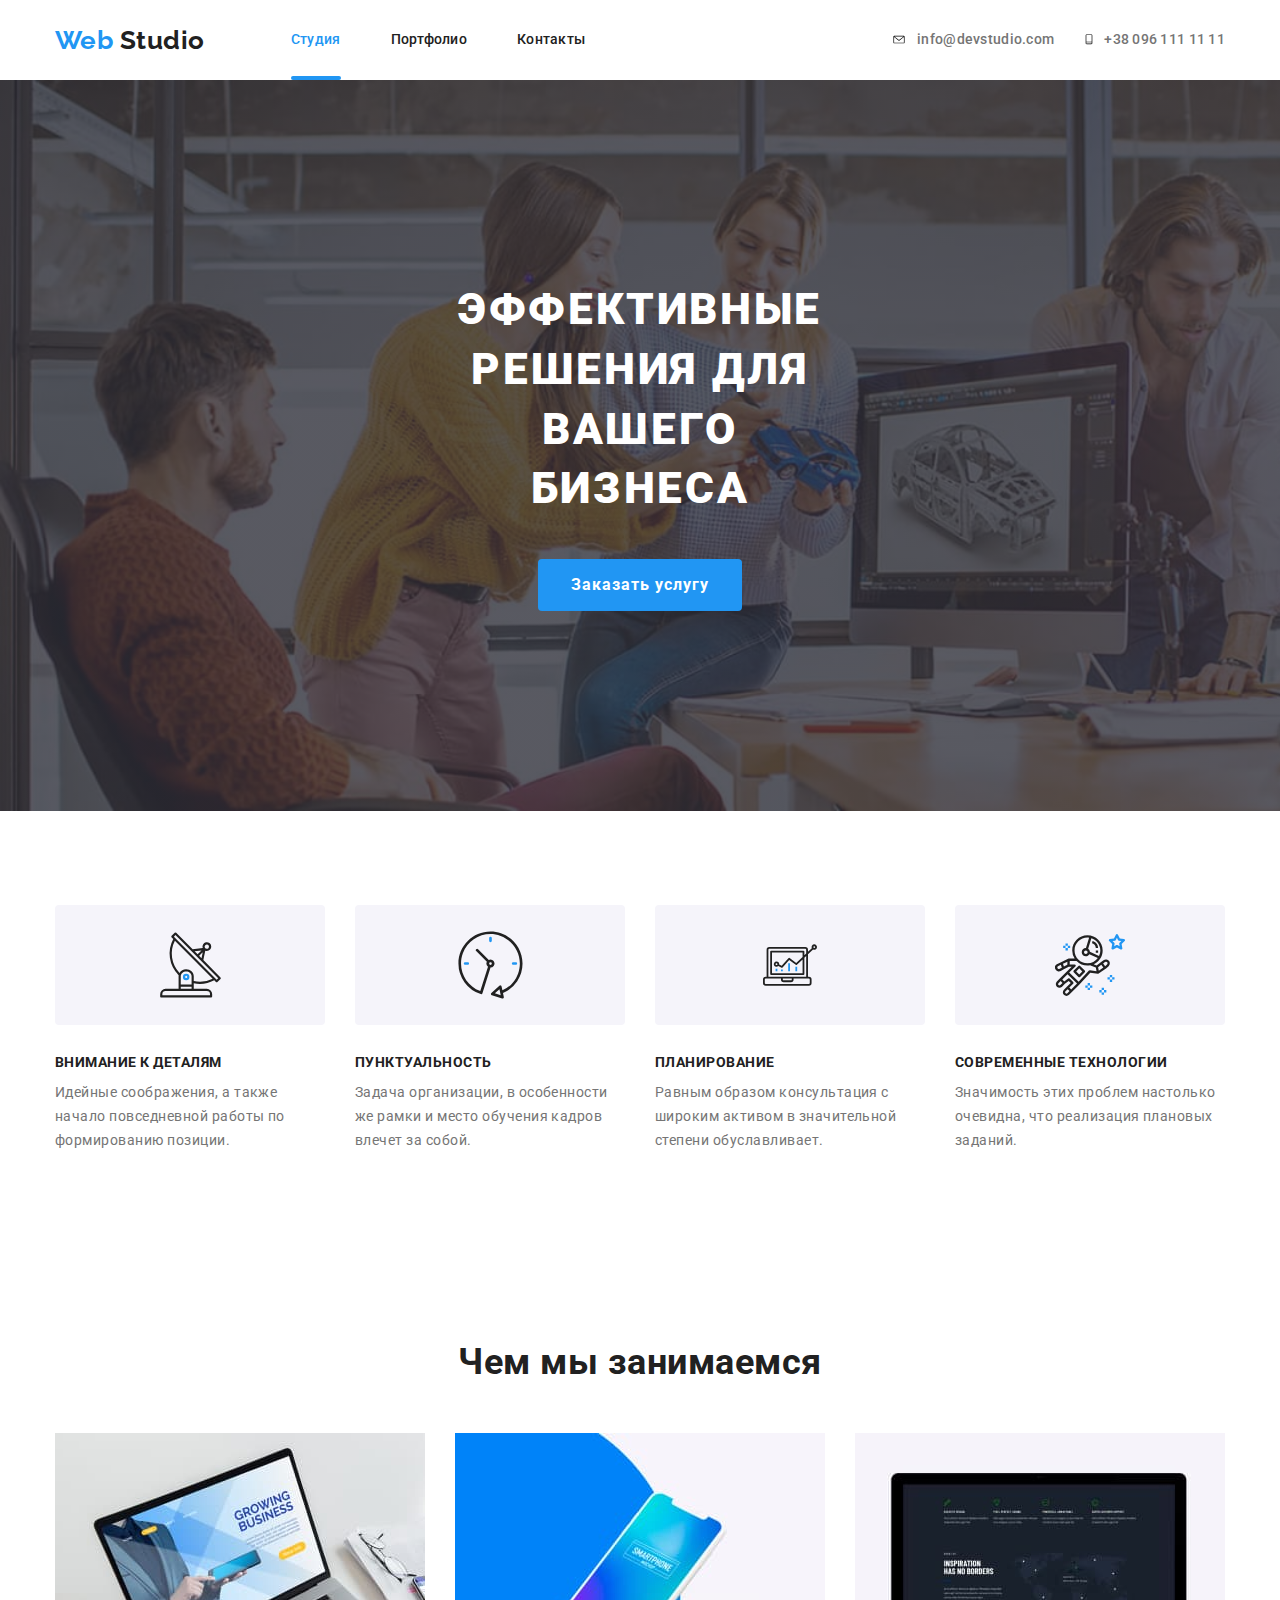
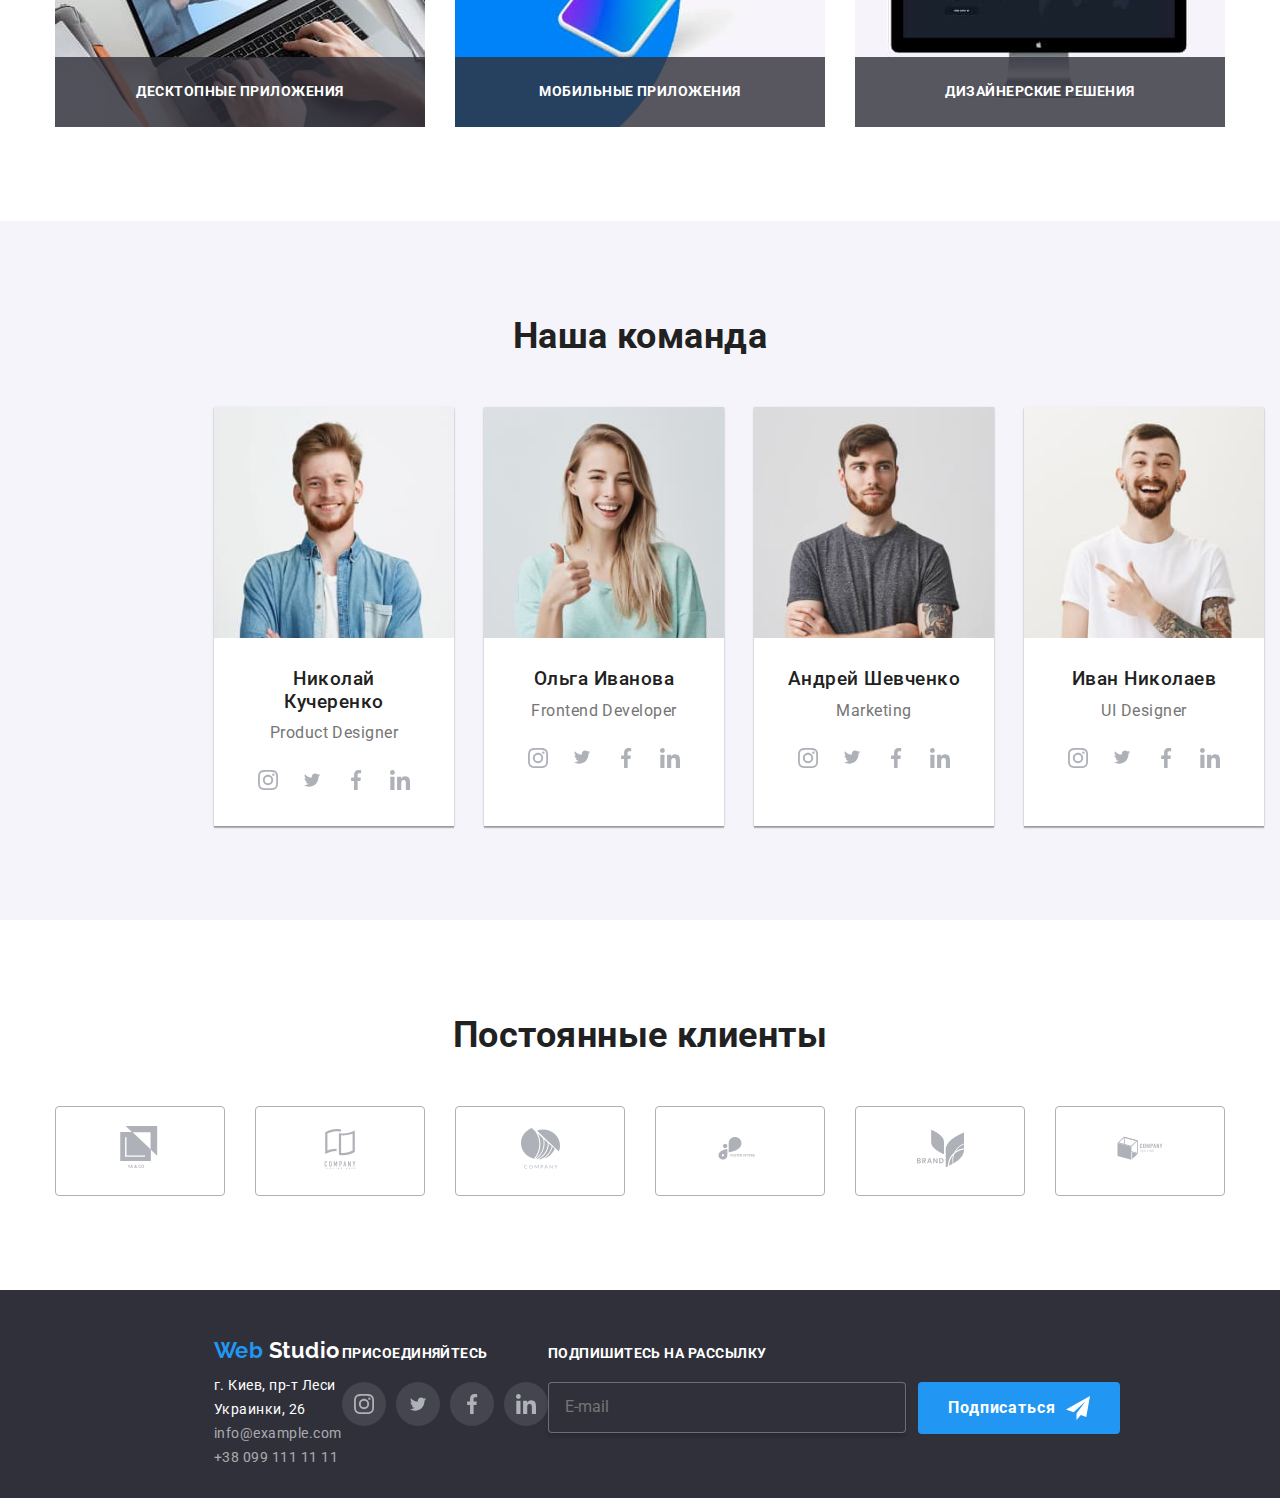
==== index.html @ 9f86890e "Добавляет страницы на препроцессоре SASS" ====
<!DOCTYPE html>
<html lang="ru">
  <head>
    <meta charset="UTF-8" />
    <meta name="viewport" content="width=device-width, initial-scale=1.0" />
    <title>Студия</title>
    <link
      href="https://fonts.googleapis.com/css2?family=Raleway:wght@700&family=Roboto:wght@400;500;700;900&display=swap"
      rel="stylesheet"
    />
    <link
      rel="stylesheet"
      href="https://cdnjs.cloudflare.com/ajax/libs/modern-normalize/0.6.0/modern-normalize.min.css"
    />
    <link rel="stylesheet" href="./css/main.min.css" />
    <!--  <link rel="stylesheet" href="./css/styles.css" /> -->
  </head>
  <body>
    <header>
      <div class="container main-nav">
        <nav class="main-nav">
          <a href="#" class="logo up">Web<span class="word"> Studio</span></a>
          <ul class="site-nav list">
            <li class="item"><a href="#" class="link current">Студия</a></li>
            <li class="item">
              <a href="./portfolio.html" class="link">Портфолио</a>
            </li>
            <li class="item"><a href="#" class="link">Контакты</a></li>
          </ul>
        </nav>

        <ul class="contacts list">
          <li class="item">
            <a href="mailto:info@devstudio.com" class="link highlight">
              <svg class="upper icons" width="16" height="11.2">
                <use href="./images/symbol-defs.svg#icon-envelope"></use></svg
              >info@devstudio.com</a
            >
          </li>
          <li class="item">
            <a href="tel:+380961111111" class="link highlight">
              <svg class="upper icons" width="10" height="15">
                <use href="./images/symbol-defs.svg#icon-mobile"></use></svg
              >+38 096 111 11 11</a
            >
          </li>
        </ul>
      </div>
    </header>
    <main>
      <section class="hero overlay">
        <h1 class="hero-title">эффективные решения для вашего бизнеса</h1>
        <button class="button" data-modal-open>Заказать услугу</button>
      </section>

      <section class="section container">
        <!-- скроем этот заголовок в CSS-->
        <h2 class="title visually-hidden">Наши преимущества</h2>
        <ul class="list pluses">
          <li class="option">
            <div class="icon">
              <svg width="65" height="70">
                <use href="./images/symbol-defs.svg#icon-satellite"></use>
              </svg>
            </div>
            <!-- картинка вставлена как фоновое изображение через класс icon, 
              так как не является контентным изображением -->
            <h3 class="subtitle">Внимание к деталям</h3>
            <p class="text">
              Идейные соображения, а также начало повседневной работы по
              формированию позиции.
            </p>
          </li>
          <li class="option">
            <div class="icon">
              <svg width="67" height="70">
                <use href="./images/symbol-defs.svg#icon-clock"></use>
              </svg>
            </div>
            <h3 class="subtitle">Пунктуальность</h3>
            <p class="text">
              Задача организации, в особенности же рамки и место обучения кадров
              влечет за собой.
            </p>
          </li>
          <li class="option">
            <div class="icon">
              <svg width="70" height="54">
                <use href="./images/symbol-defs.svg#icon-comp"></use>
              </svg>
            </div>
            <h3 class="subtitle">Планирование</h3>
            <p class="text">
              Равным образом консультация с широким активом в значительной
              степени обуславливает.
            </p>
          </li>
          <li class="option">
            <div class="icon">
              <svg width="70" height="70">
                <use href="./images/symbol-defs.svg#icon-spaceman"></use>
              </svg>
            </div>
            <h3 class="subtitle">Современные технологии</h3>
            <p class="text">
              Значимость этих проблем настолько очевидна, что реализация
              плановых заданий.
            </p>
          </li>
        </ul>
      </section>

      <section class="works section container">
        <h2 class="section-title">Чем мы занимаемся</h2>
        <ul class="projects list">
          <li class="unit">
            <img
              src="./images/desktop.jpg"
              alt="Изображение десктопного приложения"
              width="370"
              height="294"
            />
            <h3 class="subtitle apps">Десктопные приложения</h3>
          </li>
          <li class="unit">
            <img
              src="./images/smartphone.jpg"
              alt="Изображение смартфона"
              width="370"
              height="294"
            />
            <h3 class="subtitle apps">Мобильные приложения</h3>
          </li>
          <li class="unit">
            <img
              src="./images/design.jpg"
              alt="Изображение дизайна на макете"
              width="370"
              height="294"
            />
            <h3 class="subtitle apps">Дизайнерские решения</h3>
          </li>
        </ul>
      </section>

      <section class="team section team-container">
        <h2 class="section-title">Наша команда</h2>
        <ul class="list">
          <li class="member">
            <img
              src="./images/john.jpg"
              alt="Фото Николая Кучеренко"
              width="270"
              height="260"
            />
            <div class="inside">
              <h3 class="section-subtitle">Николай Кучеренко</h3>
              <p class="item">Product Designer</p>
              <ul class="list">
                <li>
                  <!-- используем aria-label в ссылках для читалок -->
                  <a href="#" class="social-link" aria-label="Instagram">
                    <svg class="icons" width="20" height="20">
                      <use
                        href="./images/symbol-defs.svg#icon-instagram"
                      ></use></svg
                  ></a>
                </li>
                <li>
                  <a href="#" class="social-link" aria-label="Twitter"
                    ><svg class="icons" width="20" height="16.25">
                      <use
                        href="./images/symbol-defs.svg#icon-twitter"
                      ></use></svg
                  ></a>
                </li>
                <li>
                  <a href="#" class="social-link" aria-label="Facebook"
                    ><svg class="icons" width="20" height="20">
                      <use
                        href="./images/symbol-defs.svg#icon-facebook"
                      ></use></svg
                  ></a>
                </li>
                <li>
                  <a href="#" class="social-link" aria-label="LinkedIn"
                    ><svg class="icons" width="20" height="20">
                      <use
                        href="./images/symbol-defs.svg#icon-linkedin"
                      ></use></svg
                  ></a>
                </li>
              </ul>
            </div>
          </li>

          <li class="member">
            <img
              src="./images/marta.jpg"
              alt="Фото Ольги Ивановой"
              width="270"
              height="260"
            />
            <div class="inside">
              <h3 class="section-subtitle">Ольга Иванова</h3>
              <p class="item">Frontend Developer</p>
              <ul class="list">
                <li>
                  <!-- используем aria-label в ссылках для читалок -->
                  <a href="#" class="social-link" aria-label="Instagram">
                    <svg class="icons" width="20" height="20">
                      <use
                        href="./images/symbol-defs.svg#icon-instagram"
                      ></use></svg
                  ></a>
                </li>
                <li>
                  <a href="#" class="social-link" aria-label="Twitter"
                    ><svg class="icons" width="20" height="16.25">
                      <use
                        href="./images/symbol-defs.svg#icon-twitter"
                      ></use></svg
                  ></a>
                </li>
                <li>
                  <a href="#" class="social-link" aria-label="Facebook"
                    ><svg class="icons" width="20" height="20">
                      <use
                        href="./images/symbol-defs.svg#icon-facebook"
                      ></use></svg
                  ></a>
                </li>
                <li>
                  <a href="#" class="social-link" aria-label="LinkedIn"
                    ><svg class="icons" width="20" height="20">
                      <use
                        href="./images/symbol-defs.svg#icon-linkedin"
                      ></use></svg
                  ></a>
                </li>
              </ul>
            </div>
          </li>
          <li class="member">
            <img
              src="./images/robert.jpg"
              alt="Фото Андрея Шевченко"
              width="270"
              height="260"
            />
            <div class="inside">
              <h3 class="section-subtitle">Андрей Шевченко</h3>
              <p class="item">Marketing</p>
              <ul class="list">
                <li>
                  <!-- используем aria-label в ссылках для читалок -->
                  <a href="#" class="social-link" aria-label="Instagram">
                    <svg class="icons" width="20" height="20">
                      <use
                        href="./images/symbol-defs.svg#icon-instagram"
                      ></use></svg
                  ></a>
                </li>
                <li>
                  <a href="#" class="social-link" aria-label="Twitter">
                    <svg class="icons" width="20" height="16.25">
                      <use
                        href="./images/symbol-defs.svg#icon-twitter"
                      ></use></svg
                  ></a>
                </li>
                <li>
                  <a href="#" class="social-link" aria-label="Facebook"
                    ><svg class="icons" width="20" height="20">
                      <use
                        href="./images/symbol-defs.svg#icon-facebook"
                      ></use></svg
                  ></a>
                </li>
                <li>
                  <a href="#" class="social-link" aria-label="LinkedIn"
                    ><svg class="icons" width="20" height="20">
                      <use
                        href="./images/symbol-defs.svg#icon-linkedin"
                      ></use></svg
                  ></a>
                </li>
              </ul>
            </div>
          </li>

          <li class="member">
            <img
              src="./images/martin.jpg"
              alt="Фото Ивана Николаева"
              width="270"
              height="260"
            />
            <div class="inside">
              <h3 class="section-subtitle">Иван Николаев</h3>
              <p class="item">UI Designer</p>
              <ul class="list">
                <li>
                  <!-- используем aria-label в ссылках для читалок -->
                  <a href="#" class="social-link" aria-label="Instagram">
                    <svg class="icons" width="20" height="20">
                      <use
                        href="./images/symbol-defs.svg#icon-instagram"
                      ></use></svg
                  ></a>
                </li>
                <li>
                  <a href="#" class="social-link" aria-label="Twitter"
                    ><svg class="icons" width="20" height="16.25">
                      <use
                        href="./images/symbol-defs.svg#icon-twitter"
                      ></use></svg
                  ></a>
                </li>
                <li>
                  <a href="#" class="social-link" aria-label="Facebook"
                    ><svg class="icons" width="20" height="20">
                      <use
                        href="./images/symbol-defs.svg#icon-facebook"
                      ></use></svg
                  ></a>
                </li>
                <li>
                  <a href="#" class="social-link" aria-label="LinkedIn"
                    ><svg class="icons" width="20" height="20">
                      <use
                        href="./images/symbol-defs.svg#icon-linkedin"
                      ></use></svg
                  ></a>
                </li>
              </ul>
            </div>
          </li>
        </ul>
      </section>

      <section class="clients section container">
        <h2 class="section-title">Постоянные клиенты</h2>
        <ul class="list">
          <li class="pic">
            <a class="link-client" href="#">
              <svg class="icon-client" width="45" height="49">
                <use href="./images/symbol-defs.svg#icon-client-1"></use>
              </svg>
              <!-- <img src="./images/logo-1.svg" alt="Иконка-компании-клиента-1"
            /> --></a
            >
          </li>
          <li class="pic">
            <a class="link-client" href="#">
              <svg class="icon-client" width="40" height="52">
                <use href="./images/symbol-defs.svg#icon-client-2"></use>
              </svg>
              <!--  <img src="./images/logo-2.svg" alt="Иконка-компании-клиента-2"
            /> --></a
            >
          </li>
          <li class="pic">
            <a class="link-client" href="#">
              <svg class="icon-client" width="41" height="43">
                <use href="./images/symbol-defs.svg#icon-client-3"></use></svg
              ><!-- <img src="./images/logo-3.svg" alt="Иконка-компании-клиента-3"
            /> --></a
            >
          </li>
          <li class="pic">
            <a class="link-client" href="#"
              ><svg class="icon-client" width="80" height="43">
                <use href="./images/symbol-defs.svg#icon-client-4"></use></svg
              ><!-- <img src="./images/logo-4.svg" alt="Иконка-компании-клиента-4"
            /> --></a
            >
          </li>
          <li class="pic">
            <a class="link-client" href="#"
              ><svg class="icon-client" width="59" height="47">
                <use href="./images/symbol-defs.svg#icon-client-5"></use></svg
              ><!-- <img src="./images/logo-5.svg" alt="Иконка-компании-клиента-5"
            /> --></a
            >
          </li>
          <li class="pic">
            <a class="link-client" href="#"
              ><svg class="icon-client" width="88" height="45">
                <use href="./images/symbol-defs.svg#icon-client-6"></use></svg
              ><!-- <img src="./images/logo-6.svg" alt="Иконка-компании-клиента-6"
            /> --></a
            >
          </li>
        </ul>
      </section>
    </main>
    <footer>
      <div class="footer">
        <div class="down">
          <a href="#" class="logo">Web<span class="text"> Studio</span></a>
          <address class="address">
            г. Киев, пр-т Леси Украинки, 26
            <span class="contacts">
              info@example.com <br />+38 099 111 11 11</span
            >
          </address>
        </div>
        <div class="slogan">
          <div class="join">
            <b class="call">присоединяйтесь</b>
          </div>
          <ul class="list">
            <li class="label">
              <!-- используем aria-label в ссылках для читалок -->
              <a href="#" class="social-link accent" aria-label="Instagram">
                <svg class="icons" width="20" height="20">
                  <use
                    href="./images/symbol-defs.svg#icon-instagram"
                  ></use></svg
              ></a>
            </li>
            <li class="label">
              <a href="#" class="social-link accent" aria-label="Twitter"
                ><svg class="icons" width="20" height="16.25">
                  <use href="./images/symbol-defs.svg#icon-twitter"></use></svg
              ></a>
            </li>
            <li class="label">
              <a href="#" class="social-link accent" aria-label="Facebook"
                ><svg class="icons" width="20" height="20">
                  <use href="./images/symbol-defs.svg#icon-facebook"></use></svg
              ></a>
            </li>
            <li class="label">
              <a href="#" class="social-link accent" aria-label="LinkedIn"
                ><svg class="icons" width="20" height="20">
                  <use href="./images/symbol-defs.svg#icon-linkedin"></use></svg
              ></a>
            </li>
          </ul>
        </div>
        <div>
          <div class="join">
            <b class="call">подпишитесь на рассылку</b>
          </div>
          <form class="footer-form">
            <label
              ><input
                type="email"
                class="footer-input"
                name="email"
                placeholder="E-mail"
            /></label>
            <button class="text button icon-send">
              Подписаться
              <svg class="plane" width="24" height="24">
                <use href="./images/symbol-defs.svg#icon-send"></use>
              </svg>
            </button>
          </form>
        </div>
      </div>
      <!-- был удален после занятия №13 -->
      <!--    <div class="copy container">
        <p class="copyright">2020 | Developed by GoIT Students</p>
      </div> -->
    </footer>
    <div class="backdrop is-hidden" data-modal>
      <div class="modal">
        <form class="form" autocomplete="off">
          <h2 class="title">Оставьте свои данные, мы вам перезвоним</h2>
          <label class="form-field"
            ><input
              type="text"
              class="form-input"
              name="name"
              placeholder=" " />
            <span class="form-label">Имя</span>
            <span class="form-icon">
              <svg width="18" height="18">
                <use href="./images/symbol-defs.svg#icon-person-name"></use>
              </svg> </span
          ></label>

          <label class="form-field"
            ><input type="tel" class="form-input" name="tel" placeholder=" " />
            <span class="form-label">Телефон</span>
            <span class="form-icon"
              ><svg width="18" height="18">
                <use
                  href="./images/symbol-defs.svg#icon-phone"
                ></use></svg></span
          ></label>

          <label class="form-field"
            ><input
              type="email"
              class="form-input"
              name="email"
              placeholder=" " />
            <span class="form-label">Почта</span>
            <span class="form-icon"
              ><svg width="18" height="18">
                <use
                  href="./images/symbol-defs.svg#icon-email"
                ></use></svg></span
          ></label>
          <label class="form-field comment">
            <textarea
              class="textarea"
              name="comment"
              placeholder=" "
            ></textarea>
            <span class="comment-label">Комментарий</span></label
          >
          <label class="form-field policy">
            <span>
              Соглашаюсь с рассылкой и принимаю
              <a href="#" class="agreement">Условия договора</a></span
            ><input type="checkbox" class="checkbox" name="policy" />
            <span class="checkbox-icon"></span
          ></label>
          <button type="submit" class="button send-form">
            Отправить
          </button>
        </form>
        <button class="close-button" data-modal-close>
          <svg width="11" height="11">
            <use href="./images/symbol-defs.svg#icon-close"></use>
          </svg>
        </button>
      </div>
    </div>
    <script src="./js/modal.js"></script>
  </body>
</html>
---- css/main.min.css ----
body{background-color:#fff;color:#757575;font-family:Roboto,sans-serif;font-weight:400;letter-spacing:0.03em}h1,h2,h3,h4,h5,h6{color:#212121;font-weight:700}.list{list-style:none;padding:0;margin:0}img{display:block;max-width:100%;height:auto}.visually-hidden{position:absolute;width:1px;height:1px;margin:-1px;border:0px;padding:0px;clip:rect(0 0 0 0);overflow:hidden}.container{width:1200px;padding-left:15px;padding-right:15px;margin-left:auto;margin-right:auto}.section{padding-top:94px;padding-bottom:94px}.logo{text-decoration:none;font-family:Raleway,sans-serif;font-weight:700;font-size:26px;line-height:1.19}.up{display:block;margin-right:86px}.logo{color:#2196f3}.logo .word{color:#212121}.logo .text{color:#fff}.main-nav{display:-webkit-box;display:-ms-flexbox;display:flex;-webkit-box-align:center;-ms-flex-align:center;align-items:center}.site-nav{display:-webkit-box;display:-ms-flexbox;display:flex}.site-nav .item+.item{margin-left:50px}.site-nav .link{color:#212121;display:block;padding-top:32px;padding-bottom:32px}.site-nav .link.current{color:#2196f3}.link.current{position:relative}.link.current::after{content:'';display:block;background-color:#2196f3;width:100%;height:4px;position:absolute;bottom:0;border-radius:2px}.contacts{display:-webkit-box;display:-ms-flexbox;display:flex;margin-left:auto}.contacts .item+.item{margin-left:30px}.contacts .link{display:-webkit-box;display:-ms-flexbox;display:flex;-webkit-box-align:center;-ms-flex-align:center;align-items:center;color:#757575}.item .highlight:hover,.item .highlight:focus{fill:#2196f3}.upper.icons{margin-right:10px}.link{-webkit-transition:color 250ms cubic-bezier(0.4, 0, 0.2, 1);transition:color 250ms cubic-bezier(0.4, 0, 0.2, 1);text-decoration:none;font-weight:500;font-size:14px;line-height:1.14;letter-spacing:0.02em}.link:hover,.link:focus{color:#2196f3}.overlay{display:block;padding:200px 452px;max-width:1600px;min-height:600px;margin-left:auto;margin-right:auto;background-image:-webkit-gradient(linear, left top, left bottom, from(rgba(47,48,58,0.8)), to(rgba(47,48,58,0.8))),url("../images/header.jpg");background-image:linear-gradient(rgba(47,48,58,0.8), rgba(47,48,58,0.8)),url("../images/header.jpg");background-color:#757575;background-repeat:no-repeat;background-size:cover}.hero{text-align:center}.hero-title{margin-top:0;margin-bottom:40px;color:#fff;font-weight:900;font-size:44px;line-height:1.36;letter-spacing:0.06em;text-transform:uppercase}.button{display:inline-block;padding:10px 32px;border-radius:4px;border:1px solid transparent;min-width:200px;background-color:#2196f3;color:#fff;font-family:inherit;font-size:16px;line-height:1.87;font-weight:700;text-align:center;letter-spacing:0.06em;text-decoration:none;cursor:pointer}.pluses{display:-webkit-box;display:-ms-flexbox;display:flex}.container .title{margin:0;padding:0}.text{margin:0;padding:0}.list .text{width:270px;font-size:14px;line-height:1.71}.subtitle{margin:0;padding:0;font-size:14px;line-height:1.14;text-transform:uppercase}.pluses .subtitle{margin-bottom:10px}.option:not(:last-child){margin-right:30px}.icon{display:-webkit-inline-box;display:-ms-inline-flexbox;display:inline-flex;width:270px;height:120px;-webkit-box-pack:center;-ms-flex-pack:center;justify-content:center;-webkit-box-align:center;-ms-flex-align:center;align-items:center;background-color:#f5f4fa;margin-bottom:30px;border-radius:4px}.projects{display:-webkit-box;display:-ms-flexbox;display:flex;z-index:0}.projects .subtitle{color:#fff}.projects .unit{position:relative}.projects .unit:not(:last-child){margin-right:30px}.apps{position:absolute;bottom:0;left:0;width:100%;padding:27px 0px;background-color:rgba(47,48,58,0.8);text-align:center}.team{text-align:center;background-color:#f5f4fa;font-size:16px;line-height:1.19}.team-container{max-width:1600px;padding:94px 214px;margin-left:auto;margin-right:auto}.team .list{display:-webkit-box;display:-ms-flexbox;display:flex;-webkit-box-pack:space-evenly;-ms-flex-pack:space-evenly;justify-content:space-evenly}.member:not(:last-child){margin-right:30px}.team .member{background-color:#fff;-webkit-box-shadow:0px 2px 1px rgba(0,0,0,0.2),0px 1px 1px rgba(0,0,0,0.14),0px 1px 3px rgba(0,0,0,0.12);box-shadow:0px 2px 1px rgba(0,0,0,0.2),0px 1px 1px rgba(0,0,0,0.14),0px 1px 3px rgba(0,0,0,0.12)}.inside{padding:30px 32px 24px}.social-link{fill:#afb1b8;display:-webkit-box;display:-ms-flexbox;display:flex;-webkit-box-pack:center;-ms-flex-pack:center;justify-content:center;-webkit-box-align:center;-ms-flex-align:center;align-items:center;width:44px;height:44px;border-radius:50%}.social-link:hover,.social-link:focus{background-color:#2196f3;fill:#fff}.icons{-webkit-transition:background-color 250ms cubic-bezier(0.4, 0, 0.2, 1),fill 250ms cubic-bezier(0.4, 0, 0.2, 1);transition:background-color 250ms cubic-bezier(0.4, 0, 0.2, 1),fill 250ms cubic-bezier(0.4, 0, 0.2, 1)}.section-title{padding:0;margin:0;margin-bottom:50px;font-size:36px;line-height:1.17;text-align:center}.section-subtitle{margin:0;margin-bottom:10px;font-weight:500}.team .item{margin:0px 0px 16px}.clients .list{display:-webkit-box;display:-ms-flexbox;display:flex;-webkit-box-pack:justify;-ms-flex-pack:justify;justify-content:space-between}.pic{display:-webkit-box;display:-ms-flexbox;display:flex;-webkit-box-pack:center;-ms-flex-pack:center;justify-content:center;-webkit-box-align:center;-ms-flex-align:center;align-items:center;width:170px;height:90px;border:1px solid #afb1b8;border-radius:4px;-webkit-transition:border-color 250ms cubic-bezier(0.4, 0, 0.2, 1);transition:border-color 250ms cubic-bezier(0.4, 0, 0.2, 1)}.link-client{fill:#afb1b8}.pic:hover,.pic:focus{border-color:#2196f3;cursor:pointer}.pic:hover .link-client,.pic:focus .link-client{fill:#2196f3}.icon-client{-webkit-transition:fill 250ms cubic-bezier(0.4, 0, 0.2, 1);transition:fill 250ms cubic-bezier(0.4, 0, 0.2, 1)}.footer{max-width:1600px;padding:0px 214px;margin-left:auto;margin-right:auto;display:-webkit-box;display:-ms-flexbox;display:flex;-webkit-box-pack:justify;-ms-flex-pack:justify;justify-content:space-between;-webkit-box-align:baseline;-ms-flex-align:baseline;align-items:baseline;padding-top:48px;background-color:#2f303a}.down .logo{display:block;margin-bottom:10px;font-size:22px;line-height:1.18}.address>.contacts{color:rgba(255,255,255,0.6)}.address{color:#fff;font-style:normal;font-size:14px;line-height:1.71}.down{margin-bottom:28px}.call{color:#fff;font-size:14px;line-height:1.14;text-transform:uppercase}.footer-input{width:358px;padding:15px 16px;margin-right:12px;background-color:#2f303a;border:1px solid rgba(255,255,255,0.3);-webkit-box-shadow:0px 4px 4px rgba(0,0,0,0.15);box-shadow:0px 4px 4px rgba(0,0,0,0.15);border-radius:4px}.label:not(:last-child){margin-right:10px}.slogan .list{display:-webkit-box;display:-ms-flexbox;display:flex}.join{margin-bottom:20px}.social-link.accent{background-color:rgba(255,255,255,0.1)}.social-link.accent:hover,.social-link.accent:focus{background-color:#2196f3}.footer-form{display:-webkit-box;display:-ms-flexbox;display:flex}.button.icon-send{padding:10px 29px;display:-webkit-box;display:-ms-flexbox;display:flex;-webkit-box-align:center;-ms-flex-align:center;align-items:center}.icon-send .plane{margin-left:10px}.backdrop{position:fixed;background-color:rgba(0,0,0,0.2);top:0;left:0;width:100%;height:100%;z-index:1;-webkit-transition:opacity 250ms cubic-bezier(0.4, 0, 0.2, 1);transition:opacity 250ms cubic-bezier(0.4, 0, 0.2, 1)}.backdrop.is-hidden{opacity:0;pointer-events:none}.modal{position:absolute;left:50%;top:50%;-webkit-transform:translate(-50%, -50%) scale(1.2);transform:translate(-50%, -50%) scale(1.2);padding:40px;background-color:#ffffff;-webkit-box-shadow:0px 2px 1px rgba(0,0,0,0.2),0px 1px 1px rgba(0,0,0,0.14),0px 1px 3px rgba(0,0,0,0.12);box-shadow:0px 2px 1px rgba(0,0,0,0.2),0px 1px 1px rgba(0,0,0,0.14),0px 1px 3px rgba(0,0,0,0.12);border-radius:4px;-webkit-transition:-webkit-transform 250ms cubic-bezier(0.4, 0, 0.2, 1);transition:-webkit-transform 250ms cubic-bezier(0.4, 0, 0.2, 1);transition:transform 250ms cubic-bezier(0.4, 0, 0.2, 1);transition:transform 250ms cubic-bezier(0.4, 0, 0.2, 1), -webkit-transform 250ms cubic-bezier(0.4, 0, 0.2, 1)}.form .title{margin:0;margin-bottom:30px;font-size:20px;line-height:1.15;text-align:center}.form-field input{margin:0;padding:12px 42px}.form-field{position:relative;display:-webkit-box;display:-ms-flexbox;display:flex;-webkit-box-orient:vertical;-webkit-box-direction:normal;-ms-flex-direction:column;flex-direction:column;font-size:14px;line-height:1.14;letter-spacing:0.01em;color:#757575;margin-bottom:28px}.form-label{position:absolute;top:50%;left:42px;-webkit-transform:translateY(-50%);transform:translateY(-50%);-webkit-transition:color 250ms cubic-bezier(0.4, 0, 0.2, 1),-webkit-transform 250ms cubic-bezier(0.4, 0, 0.2, 1);transition:color 250ms cubic-bezier(0.4, 0, 0.2, 1),-webkit-transform 250ms cubic-bezier(0.4, 0, 0.2, 1);transition:transform 250ms cubic-bezier(0.4, 0, 0.2, 1),color 250ms cubic-bezier(0.4, 0, 0.2, 1);transition:transform 250ms cubic-bezier(0.4, 0, 0.2, 1),color 250ms cubic-bezier(0.4, 0, 0.2, 1),-webkit-transform 250ms cubic-bezier(0.4, 0, 0.2, 1)}.form-input{border:1px solid rgba(33,33,33,0.2);border-radius:4px;outline-width:1px;-webkit-transition:outline-color 250ms cubic-bezier(0.4, 0, 0.2, 1);transition:outline-color 250ms cubic-bezier(0.4, 0, 0.2, 1)}.form-input:focus{outline-color:#2196f3}textarea{resize:none;color:#757575}.form-field.comment{position:relative;margin-bottom:20px}.form-field .textarea{height:120px;padding:12px 16px;border-radius:4px;border:1px solid rgba(33,33,33,0.2);outline-width:1px;-webkit-transition:outline-color 250ms cubic-bezier(0.4, 0, 0.2, 1);transition:outline-color 250ms cubic-bezier(0.4, 0, 0.2, 1)}.comment-label{position:absolute;top:12px;left:16px;-webkit-transition:color 250ms cubic-bezier(0.4, 0, 0.2, 1),-webkit-transform 250ms cubic-bezier(0.4, 0, 0.2, 1);transition:color 250ms cubic-bezier(0.4, 0, 0.2, 1),-webkit-transform 250ms cubic-bezier(0.4, 0, 0.2, 1);transition:color 250ms cubic-bezier(0.4, 0, 0.2, 1),transform 250ms cubic-bezier(0.4, 0, 0.2, 1);transition:color 250ms cubic-bezier(0.4, 0, 0.2, 1),transform 250ms cubic-bezier(0.4, 0, 0.2, 1),-webkit-transform 250ms cubic-bezier(0.4, 0, 0.2, 1)}.form-field:focus-within>.textarea{outline-color:#2196f3}.form-field:focus-within>.form-label,.form-input:not(:placeholder-shown)+.form-label{color:#2196f3;-webkit-transform:translate(-25px, -44px);transform:translate(-25px, -44px)}.form-field:focus-within>.comment-label,.textarea:not(:placeholder-shown)+.comment-label{color:#2196f3;-webkit-transform:translateY(-28px);transform:translateY(-28px)}.form-icon{position:absolute;top:50%;left:16px;-webkit-transform:translateY(-50%);transform:translateY(-50%);-webkit-transition:fill 250ms cubic-bezier(0.4, 0, 0.2, 1);transition:fill 250ms cubic-bezier(0.4, 0, 0.2, 1)}.form-field:focus-within>.form-icon{fill:#2196f3}.form-field.policy{display:-webkit-box;display:-ms-flexbox;display:flex;-webkit-box-orient:horizontal;-webkit-box-direction:normal;-ms-flex-direction:row;flex-direction:row;-webkit-box-pack:center;-ms-flex-pack:center;justify-content:center;-webkit-box-align:center;-ms-flex-align:center;align-items:center;text-align:center;margin-bottom:30px;margin-right:auto;margin-left:auto}.agreement{color:#2196f3}.checkbox{position:absolute;width:1px;height:1px;margin:-1px;border:0px;padding:0px;clip:rect(0 0 0 0);overflow:hidden}.checkbox-icon{position:absolute;top:0;left:0;display:block;width:15px;height:15px;border:1px solid #212121;border-radius:2px;margin-right:8px;-webkit-transition:border-color 250ms cubic-bezier(0.4, 0, 0.2, 1),background-color 250ms cubic-bezier(0.4, 0, 0.2, 1),background-image 250ms cubic-bezier(0.4, 0, 0.2, 1);transition:border-color 250ms cubic-bezier(0.4, 0, 0.2, 1),background-color 250ms cubic-bezier(0.4, 0, 0.2, 1),background-image 250ms cubic-bezier(0.4, 0, 0.2, 1)}.checkbox:checked+.checkbox-icon{border-color:#2196f3;background-color:#2196f3;background-image:url("../images/check.svg");background-size:contain;background-origin:border-box}.button.send-form{display:-webkit-box;display:-ms-flexbox;display:flex;-webkit-box-pack:center;-ms-flex-pack:center;justify-content:center;margin-right:auto;margin-left:auto}.close-button{position:absolute;fill:#000000;width:30px;height:30px;top:8px;right:8px;background-color:#ffffff;border-radius:50%;border:none;-webkit-box-shadow:0px 2px 1px rgba(0,0,0,0.2),0px 1px 1px rgba(0,0,0,0.14),0px 1px 3px rgba(0,0,0,0.12);box-shadow:0px 2px 1px rgba(0,0,0,0.2),0px 1px 1px rgba(0,0,0,0.14),0px 1px 3px rgba(0,0,0,0.12);cursor:pointer}.portfolio{border-top:1px solid #ececec}.button-items{padding:6px 22px;border:none;cursor:pointer;min-width:73px;border-radius:4px;-webkit-transition:background-color 250ms cubic-bezier(0.4, 0, 0.2, 1),color 250ms cubic-bezier(0.4, 0, 0.2, 1);transition:background-color 250ms cubic-bezier(0.4, 0, 0.2, 1),color 250ms cubic-bezier(0.4, 0, 0.2, 1);font-family:inherit;font-weight:500;font-size:16px;line-height:1.62;letter-spacing:0.03em}.button-items{background-color:#f5f4fa;color:#212121}.button-items:hover,.button-items:focus{background-color:#2196f3;color:#fff}.variant{display:-webkit-box;display:-ms-flexbox;display:flex;-webkit-box-pack:center;-ms-flex-pack:center;justify-content:center;margin-bottom:50px}.push:not(:last-child){margin-right:8px}.flex{display:-webkit-box;display:-ms-flexbox;display:flex;-ms-flex-wrap:wrap;flex-wrap:wrap}.element{display:block;border-top-left-radius:5px;border-top-right-radius:5px;overflow:hidden}.flex .element{width:370px;margin-right:30px;margin-bottom:30px;-webkit-transition:-webkit-box-shadow 250ms cubic-bezier(0.4, 0, 0.2, 1);transition:-webkit-box-shadow 250ms cubic-bezier(0.4, 0, 0.2, 1);transition:box-shadow 250ms cubic-bezier(0.4, 0, 0.2, 1);transition:box-shadow 250ms cubic-bezier(0.4, 0, 0.2, 1), -webkit-box-shadow 250ms cubic-bezier(0.4, 0, 0.2, 1)}.flex .element:hover,.flex .element:focus{-webkit-box-shadow:1px 4px 6px rgba(0,0,0,0.16),0px 4px 4px rgba(0,0,0,0.06),0px 1px 1px rgba(0,0,0,0.12);box-shadow:1px 4px 6px rgba(0,0,0,0.16),0px 4px 4px rgba(0,0,0,0.06),0px 1px 1px rgba(0,0,0,0.12);cursor:pointer}.flex .element:nth-child(3n){margin-right:0}.flex .element:nth-last-child(-n+3){margin-bottom:0}.container .name{margin:0}.card{padding:20px 24px;border-bottom:1px solid #eeeeee;border-left:1px solid #eeeeee;border-right:1px solid #eeeeee;border-bottom-left-radius:5px;border-bottom-right-radius:5px}.project-title{margin-bottom:4px;font-size:18px;line-height:2;letter-spacing:0.06em}.project .list{background-color:#fff}.project .text{font-size:16px;line-height:1.87}.thumb{position:relative;overflow:hidden}.project .text-inside{position:absolute;top:0;left:0;width:100%;height:100%;margin:0;-webkit-transform:translateY(100%);transform:translateY(100%);-webkit-transition:-webkit-transform 250ms cubic-bezier(0.4, 0, 0.2, 1);transition:-webkit-transform 250ms cubic-bezier(0.4, 0, 0.2, 1);transition:transform 250ms cubic-bezier(0.4, 0, 0.2, 1);transition:transform 250ms cubic-bezier(0.4, 0, 0.2, 1), -webkit-transform 250ms cubic-bezier(0.4, 0, 0.2, 1);padding:63px 24px;color:#fff;background-color:rgba(33,150,243,0.9);font-size:18px;line-height:1.56}.project .element:hover .text-inside,.project .element:focus .text-inside{-webkit-transform:translateY(0%);transform:translateY(0%)}
/*# sourceMappingURL=main.min.css.map */
---- css/styles.css ----
:root {
  --primary-text-color: #757575;
  --title-text-color: #212121;
  --button-text-color: #ffffff;
  --accent-color: #2196f3;
  --primary-bg-color: #ffffff;
  --secondary-bg-color: #f5f4fa;
  --white-text-color: #ffffff;
  --second-portfolio-bg-color: rgba(33, 150, 243, 0.9);
  --footer-bg-color: #2f303a;
}

body {
  background-color: var(--primary-bg-color);
  color: var(--primary-text-color);
  font-family: Roboto, sans-serif;
  font-weight: 400;
  letter-spacing: 0.03em;
}

h1,
h2,
h3,
h4,
h5,
h6 {
  color: var(--title-text-color);

  font-weight: 700;
}

/* здесь храним стили для сброса стилей элемента */
.list {
  list-style: none;
  padding: 0;
  margin: 0;
}

/* цвет основного текста серый #757575 */
/* вторичный цвет текста чёрный #212121 */
/* белый #FFFFFF */
/* акцент #2196F3 */
/* акцент подвал rgba(255, 255, 255, 0.6) */
/* акцент подвал rgba(255, 255, 255, 0.4) */

/* основной цвет фона #E5E5E5
вторичный цвет фона #F5F4FA
акцент шапка фон #FFFFFF */

.container {
  width: 1200px;
  padding-left: 15px;
  padding-right: 15px;
  margin-left: auto;
  margin-right: auto;
}
/* этот класс-img создан для того чтобы избавиться от нижнего марджина картинка в 4px*/
img {
  display: block;
  max-width: 100%;
  height: auto;
}

.visually-hidden {
  position: absolute;
  width: 1px;
  height: 1px;
  margin: -1px;
  border: 0px;
  padding: 0px;
  clip: rect(0 0 0 0);
  overflow: hidden;
}

.main-nav {
  display: flex;
  align-items: center;
}
.section {
  padding-top: 94px;
  padding-bottom: 94px;
}

.logo {
  color: var(--accent-color);
  text-decoration: none;

  font-family: Raleway, sans-serif;
  font-weight: 700;
  font-size: 26px;
  line-height: 1.19;
}

.up {
  display: block;
  margin-right: 86px;
}
.logo .word {
  color: var(--title-text-color);
}

/* для лого в футере */
.logo .text {
  color: var(--white-text-color);
}
.site-nav {
  display: flex;
}
/* задать всем, кроме последнего ребёнка 
.site-nav .item:not(:last-child) {
  margin-right: 50px;
} */
.site-nav .item + .item {
  margin-left: 50px;
}
.site-nav .link,
.contacts .link {
  transition: color 250ms cubic-bezier(0.4, 0, 0.2, 1);

  font-weight: 500;
  font-size: 14px;
  line-height: 1.14;
  letter-spacing: 0.02em;
}

.site-nav .link {
  color: var(--title-text-color);
  display: block;
  padding-top: 32px;
  padding-bottom: 32px;
}
.site-nav .link.current {
  color: var(--accent-color);
}
.link.current {
  position: relative;
}
.link.current::after {
  content: '';
  display: block;
  background-color: var(--accent-color);
  width: 100%;
  height: 4px;
  position: absolute;
  bottom: 0;
  border-radius: 2px;
}

.contacts {
  display: flex;
  margin-left: auto;
}
.contacts .item + .item {
  margin-left: 30px;
}

.contacts .link {
  display: flex;
  align-items: center;

  color: var(--primary-text-color);
}
.link:hover,
.link:focus {
  color: var(--accent-color);
}
.link {
  text-decoration: none;
}
.item .highlight:hover,
.item .highlight:focus {
  fill: var(--accent-color);
}
.upper.icons {
  margin-right: 10px;
}
.overlay {
  display: block;
  padding: 200px 452px;
  max-width: 1600px;
  min-height: 600px;
  margin-left: auto;
  margin-right: auto;
  background-image: linear-gradient(
      rgba(47, 48, 58, 0.8),
      rgba(47, 48, 58, 0.8)
    ),
    url('../images/header.jpg');
  /* установлен background-color: #757575; для того, чтобы видно было 
   наш белый hero-title в случае, если не загрузится CSS-фоновая картинка под текстом */
  background-color: #757575;
  background-repeat: no-repeat;
  background-size: cover;
}

.hero {
  text-align: center;
}

.hero-title {
  margin-top: 0;
  margin-bottom: 40px;
  color: var(--white-text-color);

  font-weight: 900;
  font-size: 44px;
  line-height: 1.36;

  letter-spacing: 0.06em;
  text-transform: uppercase;
}
.hero .button {
  font-weight: 700;
}
.pluses {
  display: flex;
}
.border {
  border-bottom: 1px solid #ececec;
}
.container .title {
  margin: 0;
  padding: 0;
}
.text {
  margin: 0;
  padding: 0;
}
.list .text {
  font-size: 14px;
  line-height: 1.71;
}
.subtitle {
  margin: 0;
  padding: 0;

  font-size: 14px;
  line-height: 1.14;
  text-transform: uppercase;
}

.pluses .subtitle {
  margin-bottom: 10px;
}

.option:not(:last-child) {
  margin-right: 30px;
}
/* .pluses .option + .option {
  margin-left: 30px;
} */
.pluses .text {
  width: 270px;
}
.icon {
  display: inline-flex;
  width: 270px;
  height: 120px;
  justify-content: center;
  align-items: center;
  background-color: var(--secondary-bg-color);
  margin-bottom: 30px;
  border-radius: 4px;
}
.projects {
  display: flex;
  z-index: 0;
}

.projects .unit {
  position: relative;
}
.apps {
  position: absolute;
  bottom: 0;
  left: 0;

  width: 100%;
  padding: 27px 0px;
  background-color: rgba(47, 48, 58, 0.8);
  text-align: center;
}

.projects .unit:not(:last-child) {
  margin-right: 30px;
}
.projects .subtitle {
  color: var(--white-text-color);
}

.button {
  display: inline-block;
  padding: 10px 32px;
  border-radius: 4px;
  border: 1px solid transparent;
  min-width: 200px;

  background-color: var(--accent-color);
  color: var(--button-text-color);

  font-family: inherit;
  font-size: 16px;
  line-height: 1.87;
  text-align: center;
  letter-spacing: 0.06em;

  text-decoration: none;
}

.team {
  text-align: center;
  background-color: var(--secondary-bg-color);

  font-size: 16px;
  line-height: 1.19;
}
.team .list {
  display: flex;
  justify-content: space-evenly;
}
.member:not(:last-child) {
  margin-right: 30px;
}
.team .member {
  background-color: var(--primary-bg-color);
  box-shadow: 0px 2px 1px rgba(0, 0, 0, 0.2), 0px 1px 1px rgba(0, 0, 0, 0.14),
    0px 1px 3px rgba(0, 0, 0, 0.12);
}
.inside {
  padding: 30px 32px 24px;
}

.social-link {
  fill: #afb1b8;
  display: flex;
  justify-content: center;
  align-items: center;
  width: 44px;
  height: 44px;
  border-radius: 50%;
}

.social-link:hover,
.social-link:focus {
  background-color: var(--accent-color);
  fill: var(--white-text-color);
}
.icons {
  transition: background-color 250ms cubic-bezier(0.4, 0, 0.2, 1),
    fill 250ms cubic-bezier(0.4, 0, 0.2, 1);
}
.section-title {
  padding: 0;
  margin: 0;
  margin-bottom: 50px;

  font-size: 36px;
  line-height: 1.17;
  text-align: center;
}

.section-subtitle {
  margin: 0;
  margin-bottom: 10px;

  font-weight: 500;
}

.team .item {
  margin: 0px 0px 16px;
}
.clients .list {
  display: flex;
  justify-content: space-between;
}
.pic {
  display: flex;
  justify-content: center;
  align-items: center;
  width: 170px;
  height: 90px;
  border: 1px solid #afb1b8;
  border-radius: 4px;

  transition: border-color 250ms cubic-bezier(0.4, 0, 0.2, 1);
}

.link-client {
  fill: #afb1b8;
}

.pic:hover,
.pic:focus {
  border-color: var(--accent-color);
  cursor: pointer;
}
.pic:hover .link-client,
.pic:focus .link-client {
  fill: var(--accent-color);
}
.icon-client {
  transition: fill 250ms cubic-bezier(0.4, 0, 0.2, 1);
}

.footer {
  display: flex;
  justify-content: space-between;
  align-items: baseline;
  padding-top: 48px;
  background-color: var(--footer-bg-color);
}

.down .logo {
  display: block;
  margin-bottom: 10px;

  font-size: 22px;
  line-height: 1.18;
}

.address > .contacts {
  color: rgba(255, 255, 255, 0.6);
}
.address {
  color: var(--white-text-color);

  font-style: normal;
  font-size: 14px;
  line-height: 1.71;
}
.down {
  margin-bottom: 28px;
}
.call {
  color: var(--white-text-color);

  font-size: 14px;
  line-height: 1.14;

  text-transform: uppercase;
}
.footer-input {
  width: 358px;
  padding: 15px 16px;
  margin-right: 12px;
}
.label:not(:last-child) {
  margin-right: 10px;
}
.slogan .list {
  display: flex;
}
.join {
  margin-bottom: 20px;
}
.social-link.accent {
  background-color: rgba(255, 255, 255, 0.1);
}
.social-link.accent:hover,
.social-link.accent:focus {
  background-color: var(--accent-color);
}
.text.button {
  font-weight: 900;
}
/* .block {
  display: block;
} */
.footer-form {
  display: flex;
}
.button.icon-send {
  display: flex;
  align-items: center;
}
.icon-send .plane {
  margin-left: 10px;
}
.copy {
  background-color: var(--footer-bg-color);
}
.copyright {
  margin: 0;
  padding: 18px 0px 21px;
  border-top: 1px solid rgba(255, 255, 255, 0.1);

  color: rgba(255, 255, 255, 0.4);

  font-size: 12px;
  line-height: 2;
  text-align: center;
}
/*  */
/*  */
/*  */
/*  */
/*  */
/* МОДАЛЬНОЕ ОКНО */
.backdrop {
  position: fixed;
  background-color: rgba(0, 0, 0, 0.2);
  top: 0;
  left: 0;

  width: 100%;
  height: 100%;
  z-index: 1;

  transition: opacity 250ms cubic-bezier(0.4, 0, 0.2, 1);
}
.backdrop.is-hidden {
  /* visibility: hidden; */
  opacity: 0;
  pointer-events: none;
}
.modal {
  position: absolute;

  left: 50%;
  top: 50%;
  transform: translate(-50%, -50%) scale(1.2);
  padding: 40px;
  background-color: #ffffff;
  box-shadow: 0px 2px 1px rgba(0, 0, 0, 0.2), 0px 1px 1px rgba(0, 0, 0, 0.14),
    0px 1px 3px rgba(0, 0, 0, 0.12);
  border-radius: 4px;
  transition: transform 250ms cubic-bezier(0.4, 0, 0.2, 1);
}

.form .title {
  margin: 0;
  margin-bottom: 30px;
  font-size: 20px;
  line-height: 1.15;
  text-align: center;
}
.form-field input {
  margin: 0;
  padding: 12px 42px;
}
.form-field {
  position: relative;
  display: flex;
  flex-direction: column;
  font-size: 14px;
  line-height: 1.14;
  letter-spacing: 0.01em;
  color: var(--primary-text-color);
  margin-bottom: 28px;
}
.form-label {
  position: absolute;
  top: 50%;
  left: 42px;
  transform: translateY(-50%);
  transition: transform 250ms cubic-bezier(0.4, 0, 0.2, 1),
    color 250ms cubic-bezier(0.4, 0, 0.2, 1);
}
.form-input {
  border: 1px solid rgba(33, 33, 33, 0.2);
  border-radius: 4px;
  outline-width: 1px;
  transition: outline-color 250ms cubic-bezier(0.4, 0, 0.2, 1);
}
.form-input:focus/* ,
.form-input:not(:placeholder-shown) */ {
  outline-color: var(--accent-color);
  /* border-color: var(--accent-color); */
}
textarea {
  resize: none;
  color: var(--primary-text-color);
}
.form-field.comment {
  position: relative;
  margin-bottom: 20px;
}
.form-field .textarea {
  height: 120px;
  padding: 12px 16px;

  border-radius: 4px;
  border: 1px solid rgba(33, 33, 33, 0.2);
  outline-width: 1px;
  transition: outline-color 250ms cubic-bezier(0.4, 0, 0.2, 1);
}
.comment-label {
  position: absolute;
  top: 12px;
  left: 16px;
  transition: color 250ms cubic-bezier(0.4, 0, 0.2, 1),
    transform 250ms cubic-bezier(0.4, 0, 0.2, 1);
}
.form-field:focus-within > .textarea {
  outline-color: var(--accent-color);
}

.form-field:focus-within > .form-label,
.form-input:not(:placeholder-shown) + .form-label {
  color: var(--accent-color);
  transform: translate(-25px, -44px);
}
.form-field:focus-within > .comment-label,
.textarea:not(:placeholder-shown) + .comment-label {
  color: var(--accent-color);
  transform: translateY(-28px);
}
.form-icon {
  position: absolute;
  top: 50%;
  left: 16px;
  transform: translateY(-50%);
  transition: fill 250ms cubic-bezier(0.4, 0, 0.2, 1);
}
.form-field:focus-within > .form-icon {
  fill: var(--accent-color);
}

.form-field.policy {
  display: flex;
  flex-direction: row;
  justify-content: center;
  align-items: center;
  text-align: center;

  margin-bottom: 30px;
  margin-right: auto;
  margin-left: auto;
}
.agreement {
  color: var(--accent-color);
}
.checkbox {
  position: absolute;
  width: 1px;
  height: 1px;
  margin: -1px;
  border: 0px;
  padding: 0px;
  clip: rect(0 0 0 0);
  overflow: hidden;
}
.checkbox-icon {
  position: absolute;
  top: 0;
  left: 0;
  display: block;
  width: 15px;
  height: 15px;
  border: 1px solid #212121;
  border-radius: 2px;
  margin-right: 8px;
  transition: border-color 250ms cubic-bezier(0.4, 0, 0.2, 1),
    background-color 250ms cubic-bezier(0.4, 0, 0.2, 1),
    background-image 250ms cubic-bezier(0.4, 0, 0.2, 1);
}
.checkbox:checked + .checkbox-icon {
  border-color: var(--accent-color);
  background-color: var(--accent-color);
  background-image: url('../images/check.svg');
  background-size: contain;
  background-origin: border-box;
}
.button.send-form {
  display: flex;
  justify-content: center;
  margin-right: auto;
  margin-left: auto;
}

.close-button {
  position: absolute;
  fill: #000000;
  width: 30px;
  height: 30px;
  top: -2%;
  right: -2%;

  background-color: #ffffff;

  border-radius: 50%;
  border: none;

  box-shadow: 0px 2px 1px rgba(0, 0, 0, 0.2), 0px 1px 1px rgba(0, 0, 0, 0.14),
    0px 1px 3px rgba(0, 0, 0, 0.12);
  cursor: pointer;
}
/*  */

/*  */

/*  */

/*  */
/* Стили для страницы Portfolio */
.portfolio {
  border-top: 1px solid #ececec;
}
.button-items {
  padding: 6px 22px;
  border: none;
  cursor: pointer;
  min-width: 73px;
  border-radius: 4px;
  background-color: var(--secondary-bg-color);
  color: var(--title-text-color);

  transition: background-color 250ms cubic-bezier(0.4, 0, 0.2, 1),
    color 250ms cubic-bezier(0.4, 0, 0.2, 1);

  font-family: inherit;
  font-weight: 500;
  font-size: 16px;
  line-height: 1.62;
  letter-spacing: 0.03em;
}
.button-items:hover,
.button-items:focus {
  background-color: var(--accent-color);
  color: var(--button-text-color);
}
.variant {
  display: flex;
  justify-content: center;
  margin-bottom: 50px;
}
.push:not(:last-child) {
  margin-right: 8px;
}

.flex {
  display: flex;
  flex-wrap: wrap;
}
.element {
  display: block;
  border-top-left-radius: 5px;
  border-top-right-radius: 5px;
  overflow: hidden;
}
.flex .element {
  width: 370px;
  margin-right: 30px;
  margin-bottom: 30px;

  transition: box-shadow 250ms cubic-bezier(0.4, 0, 0.2, 1);
}
.flex .element:hover,
.flex .element:focus {
  box-shadow: 1px 4px 6px rgba(0, 0, 0, 0.16), 0px 4px 4px rgba(0, 0, 0, 0.06),
    0px 1px 1px rgba(0, 0, 0, 0.12);
  cursor: pointer;
}
.flex .element:nth-child(3n) {
  margin-right: 0;
}
.flex .element:nth-last-child(-n + 3) {
  margin-bottom: 0;
}
.container .name {
  margin: 0;
}
.card {
  padding: 20px 24px;
  border-bottom: 1px solid #eeeeee;
  border-left: 1px solid #eeeeee;
  border-right: 1px solid #eeeeee;
  border-bottom-left-radius: 5px;
  border-bottom-right-radius: 5px;
}

.project-title {
  margin-bottom: 4px;
  font-size: 18px;
  line-height: 2;

  letter-spacing: 0.06em;
}

.project .list {
  background-color: var(--primary-bg-color);
}

.project .text {
  font-size: 16px;
  line-height: 1.87;
}

.thumb {
  position: relative;
  overflow: hidden;
}
.project .text-inside {
  position: absolute;
  top: 0;
  left: 0;
  width: 100%;
  height: 100%;
  margin: 0;

  transform: translateY(100%);
  transition: transform 250ms cubic-bezier(0.4, 0, 0.2, 1);

  padding: 63px 24px;
  color: var(--white-text-color);
  background-color: rgba(33, 150, 243, 0.9);

  font-size: 18px;
  line-height: 1.56;
}
.project .element:hover .text-inside,
.project .element:focus .text-inside {
  transform: translateY(0%);
}
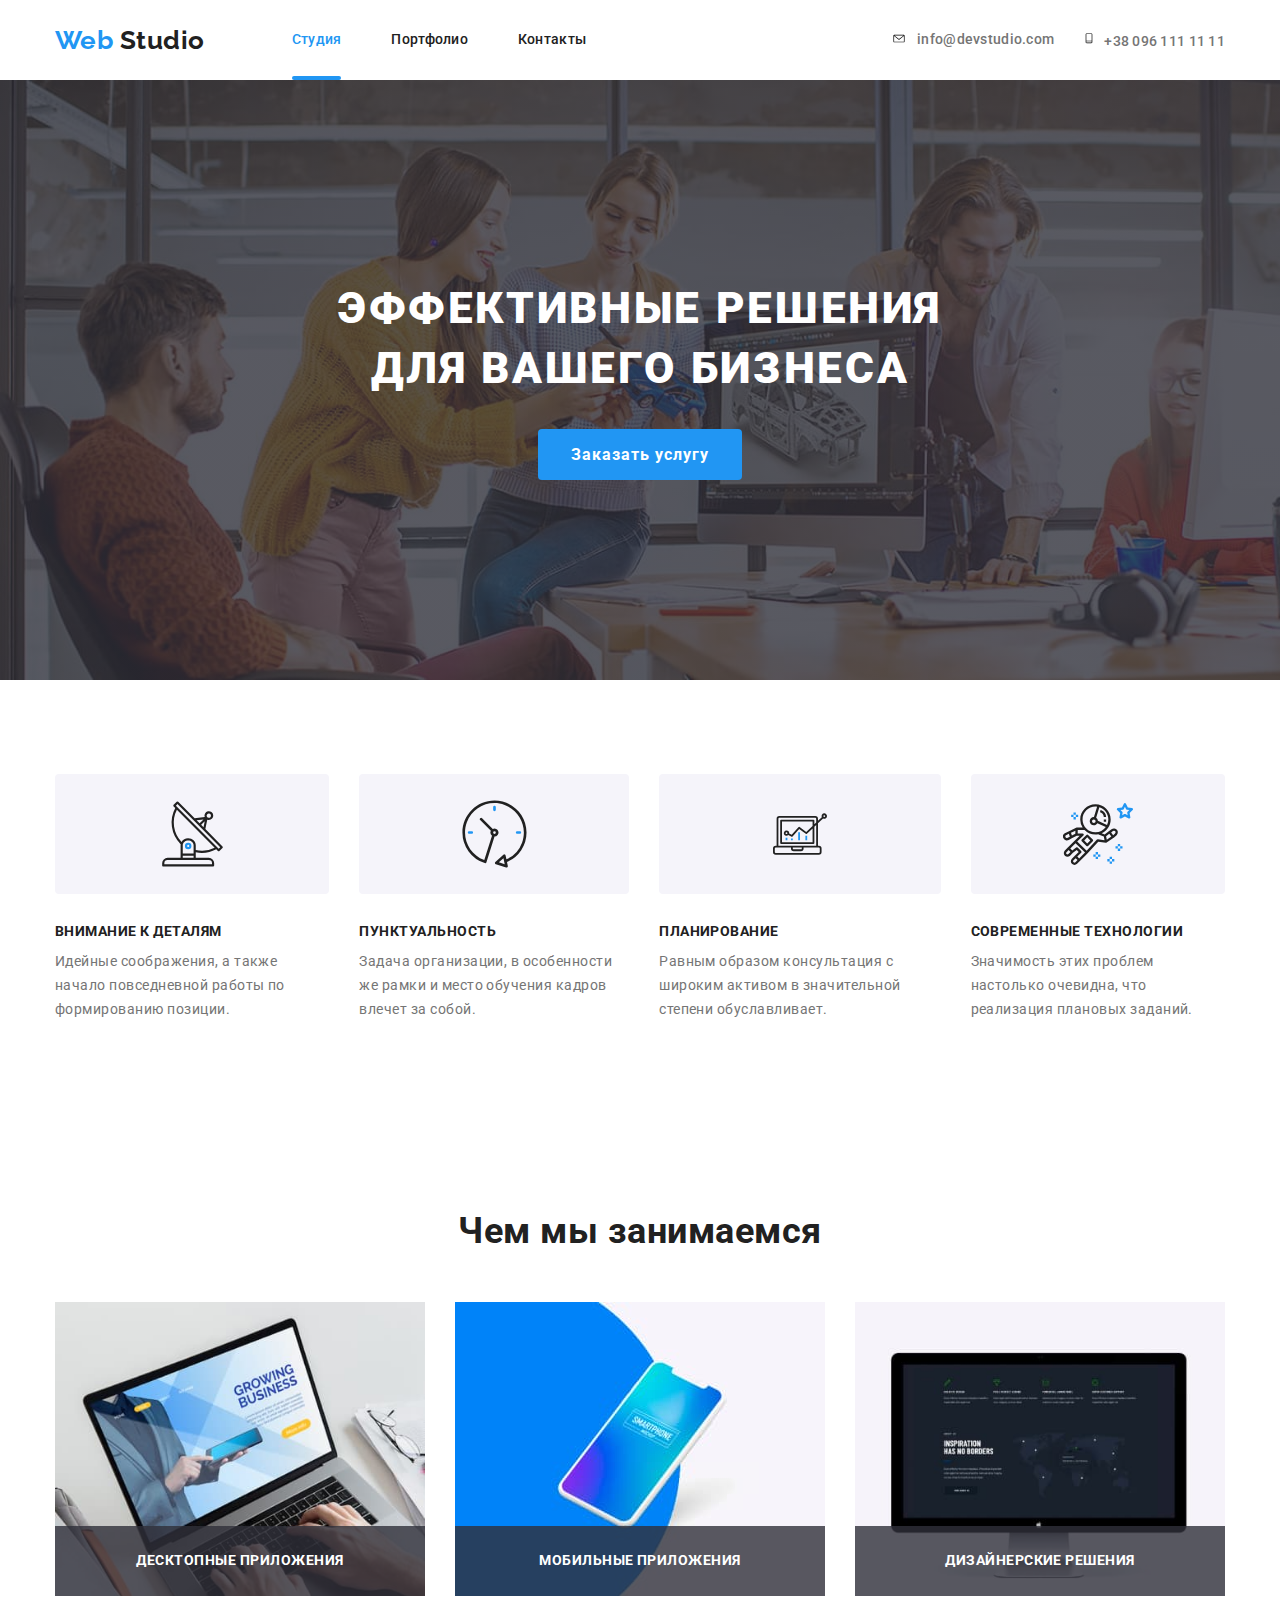
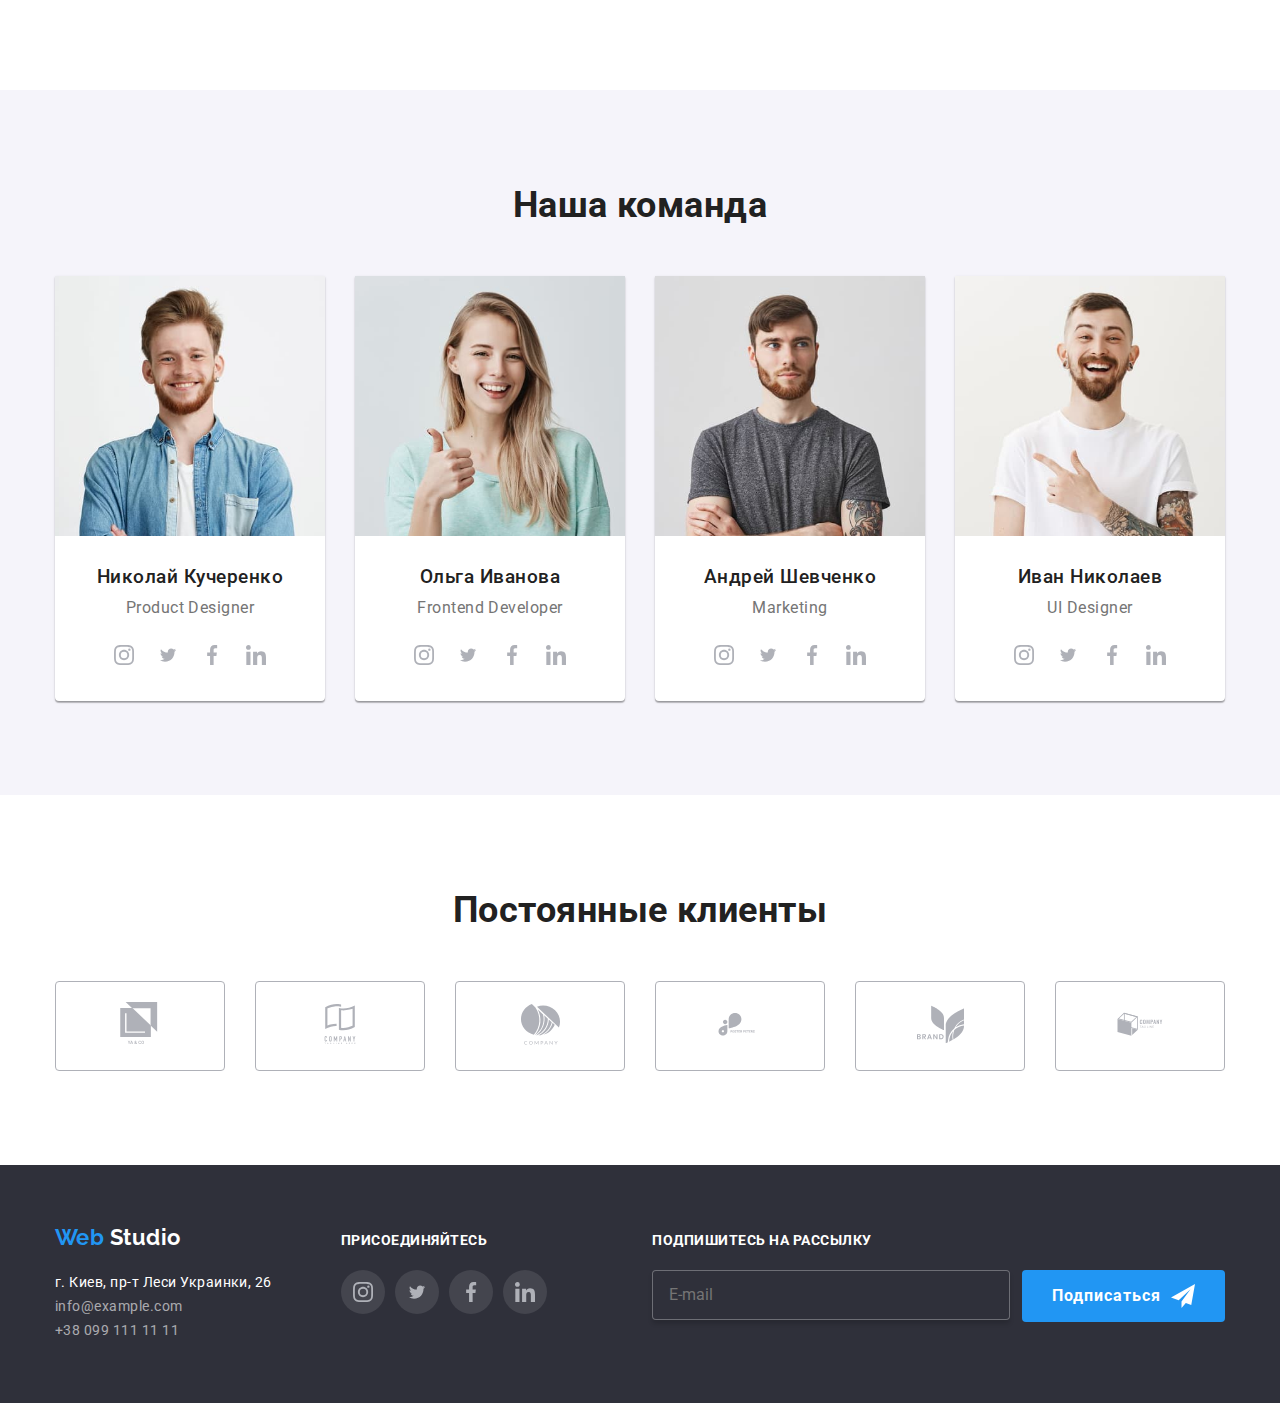
==== commit 28288237: "Создаёт адаптивную версию всех страниц и элементов макета" ====
--- a/index.html
+++ b/index.html
@@ -16,40 +16,72 @@
     <!--  <link rel="stylesheet" href="./css/styles.css" /> -->
   </head>
   <body>
-    <header>
-      <div class="container main-nav">
+    <header class="page-header">
+      <div class="container">
+        <!-- убрала класс main-nav -->
         <nav class="main-nav">
           <a href="#" class="logo up">Web<span class="word"> Studio</span></a>
-          <ul class="site-nav list">
-            <li class="item"><a href="#" class="link current">Студия</a></li>
-            <li class="item">
-              <a href="./portfolio.html" class="link">Портфолио</a>
-            </li>
-            <li class="item"><a href="#" class="link">Контакты</a></li>
-          </ul>
+          <button
+            type="button"
+            class="menu-button"
+            aria-expanded="false"
+            data-menu-button
+          >
+            <svg
+              width="40"
+              height="40"
+              aria-label="Переключатель мобильного меню"
+            >
+              <use
+                class="icon-cross"
+                href="./images-3/symbol-defs.svg#icon-cross"
+              ></use>
+              <use
+                class="icon-menu"
+                href="./images-3/symbol-defs.svg#icon-menu"
+              ></use>
+            </svg>
+          </button>
+          <div class="menu-container" data-menu>
+            <ul class="site-nav list">
+              <li class="item">
+                <a href="#" class="link current">Студия</a>
+              </li>
+              <li class="item">
+                <a href="./portfolio.html" class="link">Портфолио</a>
+              </li>
+              <li class="item"><a href="#" class="link">Контакты</a></li>
+            </ul>
+            <ul class="contacts list">
+              <li class="item mail">
+                <a href="mailto:info@devstudio.com" class="link highlight">
+                  <svg class="upper icons" width="16" height="11.2">
+                    <use
+                      href="./images-3/symbol-defs.svg#icon-envelope"
+                    ></use></svg
+                  >info@devstudio.com</a
+                >
+              </li>
+              <li class="item">
+                <a href="tel:+380961111111" class="link highlight">
+                  <svg class="upper icons" width="10" height="15">
+                    <use
+                      href="./images-3/symbol-defs.svg#icon-mobile"
+                    ></use></svg
+                  >+38 096 111 11 11</a
+                >
+              </li>
+            </ul>
+          </div>
         </nav>
-
-        <ul class="contacts list">
-          <li class="item">
-            <a href="mailto:info@devstudio.com" class="link highlight">
-              <svg class="upper icons" width="16" height="11.2">
-                <use href="./images/symbol-defs.svg#icon-envelope"></use></svg
-              >info@devstudio.com</a
-            >
-          </li>
-          <li class="item">
-            <a href="tel:+380961111111" class="link highlight">
-              <svg class="upper icons" width="10" height="15">
-                <use href="./images/symbol-defs.svg#icon-mobile"></use></svg
-              >+38 096 111 11 11</a
-            >
-          </li>
-        </ul>
       </div>
     </header>
     <main>
       <section class="hero overlay">
-        <h1 class="hero-title">эффективные решения для вашего бизнеса</h1>
+        <h1 class="hero-title">
+          эффективные решения <br />
+          для вашего бизнеса
+        </h1>
         <button class="button" data-modal-open>Заказать услугу</button>
       </section>
 
@@ -60,7 +92,7 @@
           <li class="option">
             <div class="icon">
               <svg width="65" height="70">
-                <use href="./images/symbol-defs.svg#icon-satellite"></use>
+                <use href="./images-3/symbol-defs.svg#icon-satellite"></use>
               </svg>
             </div>
             <!-- картинка вставлена как фоновое изображение через класс icon, 
@@ -74,7 +106,7 @@
           <li class="option">
             <div class="icon">
               <svg width="67" height="70">
-                <use href="./images/symbol-defs.svg#icon-clock"></use>
+                <use href="./images-3/symbol-defs.svg#icon-clock"></use>
               </svg>
             </div>
             <h3 class="subtitle">Пунктуальность</h3>
@@ -86,7 +118,7 @@
           <li class="option">
             <div class="icon">
               <svg width="70" height="54">
-                <use href="./images/symbol-defs.svg#icon-comp"></use>
+                <use href="./images-3/symbol-defs.svg#icon-comp"></use>
               </svg>
             </div>
             <h3 class="subtitle">Планирование</h3>
@@ -98,7 +130,7 @@
           <li class="option">
             <div class="icon">
               <svg width="70" height="70">
-                <use href="./images/symbol-defs.svg#icon-spaceman"></use>
+                <use href="./images-3/symbol-defs.svg#icon-spaceman"></use>
               </svg>
             </div>
             <h3 class="subtitle">Современные технологии</h3>
@@ -114,229 +146,273 @@
         <h2 class="section-title">Чем мы занимаемся</h2>
         <ul class="projects list">
           <li class="unit">
-            <img
-              src="./images/desktop.jpg"
-              alt="Изображение десктопного приложения"
-              width="370"
-              height="294"
-            />
+            <div class="unit-thumb">
+              <img
+                class="works-img"
+                srcset="
+                  ./images-3/desktop.jpg    1x,
+                  ./images-3/desktop@2x.jpg 2x,
+                  ./images-3/desktop@3x.jpg 3x
+                "
+                src="./images-3/desktop.jpg"
+                alt="Изображение десктопного приложения"
+              />
+            </div>
             <h3 class="subtitle apps">Десктопные приложения</h3>
           </li>
           <li class="unit">
-            <img
-              src="./images/smartphone.jpg"
-              alt="Изображение смартфона"
-              width="370"
-              height="294"
-            />
+            <div class="unit-thumb">
+              <img
+                class="works-img"
+                srcset="
+                  ./images-3/smartphone.jpg    1x,
+                  ./images-3/smartphone@2x.jpg 2x,
+                  ./images-3/smartphone@3x.jpg 3x
+                "
+                src="./images-3/smartphone.jpg"
+                alt="Изображение мобильного приложения"
+              />
+            </div>
             <h3 class="subtitle apps">Мобильные приложения</h3>
           </li>
           <li class="unit">
-            <img
-              src="./images/design.jpg"
-              alt="Изображение дизайна на макете"
-              width="370"
-              height="294"
-            />
+            <div class="unit-thumb">
+              <img
+                class="works-img"
+                srcset="
+                  ./images-3/design.jpg    1x,
+                  ./images-3/design@2x.jpg 2x,
+                  ./images-3/design@3x.jpg 3x
+                "
+                src="./images-3/design.jpg"
+                alt="Изображение дизайнерского приложения"
+              />
+            </div>
             <h3 class="subtitle apps">Дизайнерские решения</h3>
           </li>
         </ul>
       </section>
 
-      <section class="team section team-container">
-        <h2 class="section-title">Наша команда</h2>
-        <ul class="list">
-          <li class="member">
-            <img
-              src="./images/john.jpg"
-              alt="Фото Николая Кучеренко"
-              width="270"
-              height="260"
-            />
-            <div class="inside">
-              <h3 class="section-subtitle">Николай Кучеренко</h3>
-              <p class="item">Product Designer</p>
-              <ul class="list">
-                <li>
-                  <!-- используем aria-label в ссылках для читалок -->
-                  <a href="#" class="social-link" aria-label="Instagram">
-                    <svg class="icons" width="20" height="20">
-                      <use
-                        href="./images/symbol-defs.svg#icon-instagram"
-                      ></use></svg
-                  ></a>
-                </li>
-                <li>
-                  <a href="#" class="social-link" aria-label="Twitter"
-                    ><svg class="icons" width="20" height="16.25">
-                      <use
-                        href="./images/symbol-defs.svg#icon-twitter"
-                      ></use></svg
-                  ></a>
-                </li>
-                <li>
-                  <a href="#" class="social-link" aria-label="Facebook"
-                    ><svg class="icons" width="20" height="20">
-                      <use
-                        href="./images/symbol-defs.svg#icon-facebook"
-                      ></use></svg
-                  ></a>
-                </li>
-                <li>
-                  <a href="#" class="social-link" aria-label="LinkedIn"
-                    ><svg class="icons" width="20" height="20">
-                      <use
-                        href="./images/symbol-defs.svg#icon-linkedin"
-                      ></use></svg
-                  ></a>
-                </li>
-              </ul>
-            </div>
-          </li>
-
-          <li class="member">
-            <img
-              src="./images/marta.jpg"
-              alt="Фото Ольги Ивановой"
-              width="270"
-              height="260"
-            />
-            <div class="inside">
-              <h3 class="section-subtitle">Ольга Иванова</h3>
-              <p class="item">Frontend Developer</p>
-              <ul class="list">
-                <li>
-                  <!-- используем aria-label в ссылках для читалок -->
-                  <a href="#" class="social-link" aria-label="Instagram">
-                    <svg class="icons" width="20" height="20">
-                      <use
-                        href="./images/symbol-defs.svg#icon-instagram"
-                      ></use></svg
-                  ></a>
-                </li>
-                <li>
-                  <a href="#" class="social-link" aria-label="Twitter"
-                    ><svg class="icons" width="20" height="16.25">
-                      <use
-                        href="./images/symbol-defs.svg#icon-twitter"
-                      ></use></svg
-                  ></a>
-                </li>
-                <li>
-                  <a href="#" class="social-link" aria-label="Facebook"
-                    ><svg class="icons" width="20" height="20">
-                      <use
-                        href="./images/symbol-defs.svg#icon-facebook"
-                      ></use></svg
-                  ></a>
-                </li>
-                <li>
-                  <a href="#" class="social-link" aria-label="LinkedIn"
-                    ><svg class="icons" width="20" height="20">
-                      <use
-                        href="./images/symbol-defs.svg#icon-linkedin"
-                      ></use></svg
-                  ></a>
-                </li>
-              </ul>
-            </div>
-          </li>
-          <li class="member">
-            <img
-              src="./images/robert.jpg"
-              alt="Фото Андрея Шевченко"
-              width="270"
-              height="260"
-            />
-            <div class="inside">
-              <h3 class="section-subtitle">Андрей Шевченко</h3>
-              <p class="item">Marketing</p>
-              <ul class="list">
-                <li>
-                  <!-- используем aria-label в ссылках для читалок -->
-                  <a href="#" class="social-link" aria-label="Instagram">
-                    <svg class="icons" width="20" height="20">
-                      <use
-                        href="./images/symbol-defs.svg#icon-instagram"
-                      ></use></svg
-                  ></a>
-                </li>
-                <li>
-                  <a href="#" class="social-link" aria-label="Twitter">
-                    <svg class="icons" width="20" height="16.25">
-                      <use
-                        href="./images/symbol-defs.svg#icon-twitter"
-                      ></use></svg
-                  ></a>
-                </li>
-                <li>
-                  <a href="#" class="social-link" aria-label="Facebook"
-                    ><svg class="icons" width="20" height="20">
-                      <use
-                        href="./images/symbol-defs.svg#icon-facebook"
-                      ></use></svg
-                  ></a>
-                </li>
-                <li>
-                  <a href="#" class="social-link" aria-label="LinkedIn"
-                    ><svg class="icons" width="20" height="20">
-                      <use
-                        href="./images/symbol-defs.svg#icon-linkedin"
-                      ></use></svg
-                  ></a>
-                </li>
-              </ul>
-            </div>
-          </li>
-
-          <li class="member">
-            <img
-              src="./images/martin.jpg"
-              alt="Фото Ивана Николаева"
-              width="270"
-              height="260"
-            />
-            <div class="inside">
-              <h3 class="section-subtitle">Иван Николаев</h3>
-              <p class="item">UI Designer</p>
-              <ul class="list">
-                <li>
-                  <!-- используем aria-label в ссылках для читалок -->
-                  <a href="#" class="social-link" aria-label="Instagram">
-                    <svg class="icons" width="20" height="20">
-                      <use
-                        href="./images/symbol-defs.svg#icon-instagram"
-                      ></use></svg
-                  ></a>
-                </li>
-                <li>
-                  <a href="#" class="social-link" aria-label="Twitter"
-                    ><svg class="icons" width="20" height="16.25">
-                      <use
-                        href="./images/symbol-defs.svg#icon-twitter"
-                      ></use></svg
-                  ></a>
-                </li>
-                <li>
-                  <a href="#" class="social-link" aria-label="Facebook"
-                    ><svg class="icons" width="20" height="20">
-                      <use
-                        href="./images/symbol-defs.svg#icon-facebook"
-                      ></use></svg
-                  ></a>
-                </li>
-                <li>
-                  <a href="#" class="social-link" aria-label="LinkedIn"
-                    ><svg class="icons" width="20" height="20">
-                      <use
-                        href="./images/symbol-defs.svg#icon-linkedin"
-                      ></use></svg
-                  ></a>
-                </li>
-              </ul>
-            </div>
-          </li>
-        </ul>
+      <section class="team section">
+        <div class="container">
+          <h2 class="section-title">Наша команда</h2>
+          <ul class="list">
+            <li class="member">
+              <div class="member-thumb">
+                <img
+                  class="member-img"
+                  srcset="
+                    ./images-3/nikolay.jpg    1x,
+                    ./images-3/nikolay@2x.jpg 2x,
+                    ./images-3/nikolay@3x.jpg 3x
+                  "
+                  src="./images-3/nikolay.jpg"
+                  alt="Фото Николая Кучеренко"
+                />
+              </div>
+              <div class="inside">
+                <h3 class="section-subtitle">Николай Кучеренко</h3>
+                <p class="item">Product Designer</p>
+                <ul class="social list">
+                  <li>
+                    <!-- используем aria-label в ссылках для читалок -->
+                    <a href="#" class="social-link" aria-label="Instagram">
+                      <svg class="icons" width="20" height="20">
+                        <use
+                          href="./images-3/symbol-defs.svg#icon-instagram"
+                        ></use></svg
+                    ></a>
+                  </li>
+                  <li>
+                    <a href="#" class="social-link" aria-label="Twitter"
+                      ><svg class="icons" width="20" height="16.25">
+                        <use
+                          href="./images-3/symbol-defs.svg#icon-twitter"
+                        ></use></svg
+                    ></a>
+                  </li>
+                  <li>
+                    <a href="#" class="social-link" aria-label="Facebook"
+                      ><svg class="icons" width="20" height="20">
+                        <use
+                          href="./images-3/symbol-defs.svg#icon-facebook"
+                        ></use></svg
+                    ></a>
+                  </li>
+                  <li>
+                    <a href="#" class="social-link" aria-label="LinkedIn"
+                      ><svg class="icons" width="20" height="20">
+                        <use
+                          href="./images-3/symbol-defs.svg#icon-linkedin"
+                        ></use></svg
+                    ></a>
+                  </li>
+                </ul>
+              </div>
+            </li>
+
+            <li class="member">
+              <div class="member-thumb">
+                <img
+                  class="member-img"
+                  srcset="
+                    ./images-3/olya.jpg    1x,
+                    ./images-3/olya@2x.jpg 2x,
+                    ./images-3/olya@3x.jpg 3x
+                  "
+                  src="./images-3/olya.jpg"
+                  alt="Фото Ольги Ивановой"
+                />
+              </div>
+              <div class="inside">
+                <h3 class="section-subtitle">Ольга Иванова</h3>
+                <p class="item">Frontend Developer</p>
+                <ul class="social list">
+                  <li>
+                    <!-- используем aria-label в ссылках для читалок -->
+                    <a href="#" class="social-link" aria-label="Instagram">
+                      <svg class="icons" width="20" height="20">
+                        <use
+                          href="./images-3/symbol-defs.svg#icon-instagram"
+                        ></use></svg
+                    ></a>
+                  </li>
+                  <li>
+                    <a href="#" class="social-link" aria-label="Twitter"
+                      ><svg class="icons" width="20" height="16.25">
+                        <use
+                          href="./images-3/symbol-defs.svg#icon-twitter"
+                        ></use></svg
+                    ></a>
+                  </li>
+                  <li>
+                    <a href="#" class="social-link" aria-label="Facebook"
+                      ><svg class="icons" width="20" height="20">
+                        <use
+                          href="./images-3/symbol-defs.svg#icon-facebook"
+                        ></use></svg
+                    ></a>
+                  </li>
+                  <li>
+                    <a href="#" class="social-link" aria-label="LinkedIn"
+                      ><svg class="icons" width="20" height="20">
+                        <use
+                          href="./images-3/symbol-defs.svg#icon-linkedin"
+                        ></use></svg
+                    ></a>
+                  </li>
+                </ul>
+              </div>
+            </li>
+            <li class="member">
+              <div class="member-thumb">
+                <img
+                  class="member-img"
+                  srcset="
+                    ./images-3/andrew.jpg    1x,
+                    ./images-3/andrew@2x.jpg 2x,
+                    ./images-3/andrew@3x.jpg 3x
+                  "
+                  src="./images-3/andrew.jpg"
+                  alt="Фото Андрея Шевченко"
+                />
+              </div>
+              <div class="inside">
+                <h3 class="section-subtitle">Андрей Шевченко</h3>
+                <p class="item">Marketing</p>
+                <ul class="social list">
+                  <li>
+                    <!-- используем aria-label в ссылках для читалок -->
+                    <a href="#" class="social-link" aria-label="Instagram">
+                      <svg class="icons" width="20" height="20">
+                        <use
+                          href="./images-3/symbol-defs.svg#icon-instagram"
+                        ></use></svg
+                    ></a>
+                  </li>
+                  <li>
+                    <a href="#" class="social-link" aria-label="Twitter">
+                      <svg class="icons" width="20" height="16.25">
+                        <use
+                          href="./images-3/symbol-defs.svg#icon-twitter"
+                        ></use></svg
+                    ></a>
+                  </li>
+                  <li>
+                    <a href="#" class="social-link" aria-label="Facebook"
+                      ><svg class="icons" width="20" height="20">
+                        <use
+                          href="./images-3/symbol-defs.svg#icon-facebook"
+                        ></use></svg
+                    ></a>
+                  </li>
+                  <li>
+                    <a href="#" class="social-link" aria-label="LinkedIn"
+                      ><svg class="icons" width="20" height="20">
+                        <use
+                          href="./images-3/symbol-defs.svg#icon-linkedin"
+                        ></use></svg
+                    ></a>
+                  </li>
+                </ul>
+              </div>
+            </li>
+
+            <li class="member">
+              <div class="member-thumb">
+                <img
+                  class="member-img"
+                  srcset="
+                    ./images-3/ivan.jpg    1x,
+                    ./images-3/ivan@2x.jpg 2x,
+                    ./images-3/ivan@3x.jpg 3x
+                  "
+                  src="./images-3/ivan.jpg"
+                  alt="Фото Ивана Николаева"
+                />
+              </div>
+              <div class="inside">
+                <h3 class="section-subtitle">Иван Николаев</h3>
+                <p class="item">UI Designer</p>
+                <ul class="social list">
+                  <li>
+                    <!-- используем aria-label в ссылках для читалок -->
+                    <a href="#" class="social-link" aria-label="Instagram">
+                      <svg class="icons" width="20" height="20">
+                        <use
+                          href="./images-3/symbol-defs.svg#icon-instagram"
+                        ></use></svg
+                    ></a>
+                  </li>
+                  <li>
+                    <a href="#" class="social-link" aria-label="Twitter"
+                      ><svg class="icons" width="20" height="16.25">
+                        <use
+                          href="./images-3/symbol-defs.svg#icon-twitter"
+                        ></use></svg
+                    ></a>
+                  </li>
+                  <li>
+                    <a href="#" class="social-link" aria-label="Facebook"
+                      ><svg class="icons" width="20" height="20">
+                        <use
+                          href="./images-3/symbol-defs.svg#icon-facebook"
+                        ></use></svg
+                    ></a>
+                  </li>
+                  <li>
+                    <a href="#" class="social-link" aria-label="LinkedIn"
+                      ><svg class="icons" width="20" height="20">
+                        <use
+                          href="./images-3/symbol-defs.svg#icon-linkedin"
+                        ></use></svg
+                    ></a>
+                  </li>
+                </ul>
+              </div>
+            </li>
+          </ul>
+        </div>
       </section>
 
       <section class="clients section container">
@@ -345,100 +421,95 @@
           <li class="pic">
             <a class="link-client" href="#">
               <svg class="icon-client" width="45" height="49">
-                <use href="./images/symbol-defs.svg#icon-client-1"></use>
+                <use href="./images-3/symbol-defs.svg#icon-client-1"></use>
               </svg>
-              <!-- <img src="./images/logo-1.svg" alt="Иконка-компании-клиента-1"
-            /> --></a
-            >
+            </a>
           </li>
           <li class="pic">
             <a class="link-client" href="#">
               <svg class="icon-client" width="40" height="52">
-                <use href="./images/symbol-defs.svg#icon-client-2"></use>
+                <use href="./images-3/symbol-defs.svg#icon-client-2"></use>
               </svg>
-              <!--  <img src="./images/logo-2.svg" alt="Иконка-компании-клиента-2"
-            /> --></a
-            >
+            </a>
           </li>
           <li class="pic">
             <a class="link-client" href="#">
               <svg class="icon-client" width="41" height="43">
-                <use href="./images/symbol-defs.svg#icon-client-3"></use></svg
-              ><!-- <img src="./images/logo-3.svg" alt="Иконка-компании-клиента-3"
-            /> --></a
-            >
+                <use href="./images-3/symbol-defs.svg#icon-client-3"></use></svg
+            ></a>
           </li>
           <li class="pic">
             <a class="link-client" href="#"
               ><svg class="icon-client" width="80" height="43">
-                <use href="./images/symbol-defs.svg#icon-client-4"></use></svg
-              ><!-- <img src="./images/logo-4.svg" alt="Иконка-компании-клиента-4"
-            /> --></a
-            >
+                <use href="./images-3/symbol-defs.svg#icon-client-4"></use></svg
+            ></a>
           </li>
           <li class="pic">
             <a class="link-client" href="#"
               ><svg class="icon-client" width="59" height="47">
-                <use href="./images/symbol-defs.svg#icon-client-5"></use></svg
-              ><!-- <img src="./images/logo-5.svg" alt="Иконка-компании-клиента-5"
-            /> --></a
-            >
+                <use href="./images-3/symbol-defs.svg#icon-client-5"></use></svg
+            ></a>
           </li>
           <li class="pic">
             <a class="link-client" href="#"
               ><svg class="icon-client" width="88" height="45">
-                <use href="./images/symbol-defs.svg#icon-client-6"></use></svg
-              ><!-- <img src="./images/logo-6.svg" alt="Иконка-компании-клиента-6"
-            /> --></a
-            >
+                <use href="./images-3/symbol-defs.svg#icon-client-6"></use></svg
+            ></a>
           </li>
         </ul>
       </section>
     </main>
-    <footer>
-      <div class="footer">
-        <div class="down">
-          <a href="#" class="logo">Web<span class="text"> Studio</span></a>
-          <address class="address">
-            г. Киев, пр-т Леси Украинки, 26
-            <span class="contacts">
-              info@example.com <br />+38 099 111 11 11</span
-            >
-          </address>
-        </div>
-        <div class="slogan">
-          <div class="join">
-            <b class="call">присоединяйтесь</b>
+    <footer class="footer">
+      <div class="container">
+        <div class="united-sections">
+          <div class="down bottom">
+            <a href="#" class="logo">Web<span class="text"> Studio</span></a>
+            <address class="address">
+              г. Киев, пр-т Леси Украинки, 26
+              <span class="contact"> info@example.com</span>
+              <span class="contact phone">+38 099 111 11 11</span>
+            </address>
           </div>
-          <ul class="list">
-            <li class="label">
-              <!-- используем aria-label в ссылках для читалок -->
-              <a href="#" class="social-link accent" aria-label="Instagram">
-                <svg class="icons" width="20" height="20">
-                  <use
-                    href="./images/symbol-defs.svg#icon-instagram"
-                  ></use></svg
-              ></a>
-            </li>
-            <li class="label">
-              <a href="#" class="social-link accent" aria-label="Twitter"
-                ><svg class="icons" width="20" height="16.25">
-                  <use href="./images/symbol-defs.svg#icon-twitter"></use></svg
-              ></a>
-            </li>
-            <li class="label">
-              <a href="#" class="social-link accent" aria-label="Facebook"
-                ><svg class="icons" width="20" height="20">
-                  <use href="./images/symbol-defs.svg#icon-facebook"></use></svg
-              ></a>
-            </li>
-            <li class="label">
-              <a href="#" class="social-link accent" aria-label="LinkedIn"
-                ><svg class="icons" width="20" height="20">
-                  <use href="./images/symbol-defs.svg#icon-linkedin"></use></svg
-              ></a>
-            </li>
-          </ul>
+          <div class="slogan bottom">
+            <div class="join">
+              <b class="call">присоединяйтесь</b>
+            </div>
+            <ul class="social list">
+              <li class="label">
+                <!-- используем aria-label в ссылках для читалок -->
+                <a href="#" class="social-link accent" aria-label="Instagram">
+                  <svg class="icons" width="20" height="20">
+                    <use
+                      href="./images-3/symbol-defs.svg#icon-instagram"
+                    ></use></svg
+                ></a>
+              </li>
+              <li class="label">
+                <a href="#" class="social-link accent" aria-label="Twitter"
+                  ><svg class="icons" width="20" height="16.25">
+                    <use
+                      href="./images-3/symbol-defs.svg#icon-twitter"
+                    ></use></svg
+                ></a>
+              </li>
+              <li class="label">
+                <a href="#" class="social-link accent" aria-label="Facebook"
+                  ><svg class="icons" width="20" height="20">
+                    <use
+                      href="./images-3/symbol-defs.svg#icon-facebook"
+                    ></use></svg
+                ></a>
+              </li>
+              <li class="label">
+                <a href="#" class="social-link accent" aria-label="LinkedIn"
+                  ><svg class="icons" width="20" height="20">
+                    <use
+                      href="./images-3/symbol-defs.svg#icon-linkedin"
+                    ></use></svg
+                ></a>
+              </li>
+            </ul>
+          </div>
         </div>
         <div>
           <div class="join">
@@ -455,16 +526,16 @@
             <button class="text button icon-send">
               Подписаться
               <svg class="plane" width="24" height="24">
-                <use href="./images/symbol-defs.svg#icon-send"></use>
+                <use href="./images-3/symbol-defs.svg#icon-send"></use>
               </svg>
             </button>
           </form>
         </div>
-      </div>
-      <!-- был удален после занятия №13 -->
-      <!--    <div class="copy container">
+        <!-- был удален после занятия №13 -->
+        <!--    <div class="copy container">
         <p class="copyright">2020 | Developed by GoIT Students</p>
       </div> -->
+      </div>
     </footer>
     <div class="backdrop is-hidden" data-modal>
       <div class="modal">
@@ -479,7 +550,7 @@
             <span class="form-label">Имя</span>
             <span class="form-icon">
               <svg width="18" height="18">
-                <use href="./images/symbol-defs.svg#icon-person-name"></use>
+                <use href="./images-3/symbol-defs.svg#icon-person-name"></use>
               </svg> </span
           ></label>
 
@@ -489,7 +560,7 @@
             <span class="form-icon"
               ><svg width="18" height="18">
                 <use
-                  href="./images/symbol-defs.svg#icon-phone"
+                  href="./images-3/symbol-defs.svg#icon-phone"
                 ></use></svg></span
           ></label>
 
@@ -503,7 +574,7 @@
             <span class="form-icon"
               ><svg width="18" height="18">
                 <use
-                  href="./images/symbol-defs.svg#icon-email"
+                  href="./images-3/symbol-defs.svg#icon-email"
                 ></use></svg></span
           ></label>
           <label class="form-field comment">
@@ -527,11 +598,12 @@
         </form>
         <button class="close-button" data-modal-close>
           <svg width="11" height="11">
-            <use href="./images/symbol-defs.svg#icon-close"></use>
+            <use href="./images-3/symbol-defs.svg#icon-close"></use>
           </svg>
         </button>
       </div>
     </div>
     <script src="./js/modal.js"></script>
+    <script src="./js/menu.js"></script>
   </body>
 </html>
--- a/css/main.min.css
+++ b/css/main.min.css
@@ -1,2 +1,2 @@
-body{background-color:#fff;color:#757575;font-family:Roboto,sans-serif;font-weight:400;letter-spacing:0.03em}h1,h2,h3,h4,h5,h6{color:#212121;font-weight:700}.list{list-style:none;padding:0;margin:0}img{display:block;max-width:100%;height:auto}.visually-hidden{position:absolute;width:1px;height:1px;margin:-1px;border:0px;padding:0px;clip:rect(0 0 0 0);overflow:hidden}.container{width:1200px;padding-left:15px;padding-right:15px;margin-left:auto;margin-right:auto}.section{padding-top:94px;padding-bottom:94px}.logo{text-decoration:none;font-family:Raleway,sans-serif;font-weight:700;font-size:26px;line-height:1.19}.up{display:block;margin-right:86px}.logo{color:#2196f3}.logo .word{color:#212121}.logo .text{color:#fff}.main-nav{display:-webkit-box;display:-ms-flexbox;display:flex;-webkit-box-align:center;-ms-flex-align:center;align-items:center}.site-nav{display:-webkit-box;display:-ms-flexbox;display:flex}.site-nav .item+.item{margin-left:50px}.site-nav .link{color:#212121;display:block;padding-top:32px;padding-bottom:32px}.site-nav .link.current{color:#2196f3}.link.current{position:relative}.link.current::after{content:'';display:block;background-color:#2196f3;width:100%;height:4px;position:absolute;bottom:0;border-radius:2px}.contacts{display:-webkit-box;display:-ms-flexbox;display:flex;margin-left:auto}.contacts .item+.item{margin-left:30px}.contacts .link{display:-webkit-box;display:-ms-flexbox;display:flex;-webkit-box-align:center;-ms-flex-align:center;align-items:center;color:#757575}.item .highlight:hover,.item .highlight:focus{fill:#2196f3}.upper.icons{margin-right:10px}.link{-webkit-transition:color 250ms cubic-bezier(0.4, 0, 0.2, 1);transition:color 250ms cubic-bezier(0.4, 0, 0.2, 1);text-decoration:none;font-weight:500;font-size:14px;line-height:1.14;letter-spacing:0.02em}.link:hover,.link:focus{color:#2196f3}.overlay{display:block;padding:200px 452px;max-width:1600px;min-height:600px;margin-left:auto;margin-right:auto;background-image:-webkit-gradient(linear, left top, left bottom, from(rgba(47,48,58,0.8)), to(rgba(47,48,58,0.8))),url("../images/header.jpg");background-image:linear-gradient(rgba(47,48,58,0.8), rgba(47,48,58,0.8)),url("../images/header.jpg");background-color:#757575;background-repeat:no-repeat;background-size:cover}.hero{text-align:center}.hero-title{margin-top:0;margin-bottom:40px;color:#fff;font-weight:900;font-size:44px;line-height:1.36;letter-spacing:0.06em;text-transform:uppercase}.button{display:inline-block;padding:10px 32px;border-radius:4px;border:1px solid transparent;min-width:200px;background-color:#2196f3;color:#fff;font-family:inherit;font-size:16px;line-height:1.87;font-weight:700;text-align:center;letter-spacing:0.06em;text-decoration:none;cursor:pointer}.pluses{display:-webkit-box;display:-ms-flexbox;display:flex}.container .title{margin:0;padding:0}.text{margin:0;padding:0}.list .text{width:270px;font-size:14px;line-height:1.71}.subtitle{margin:0;padding:0;font-size:14px;line-height:1.14;text-transform:uppercase}.pluses .subtitle{margin-bottom:10px}.option:not(:last-child){margin-right:30px}.icon{display:-webkit-inline-box;display:-ms-inline-flexbox;display:inline-flex;width:270px;height:120px;-webkit-box-pack:center;-ms-flex-pack:center;justify-content:center;-webkit-box-align:center;-ms-flex-align:center;align-items:center;background-color:#f5f4fa;margin-bottom:30px;border-radius:4px}.projects{display:-webkit-box;display:-ms-flexbox;display:flex;z-index:0}.projects .subtitle{color:#fff}.projects .unit{position:relative}.projects .unit:not(:last-child){margin-right:30px}.apps{position:absolute;bottom:0;left:0;width:100%;padding:27px 0px;background-color:rgba(47,48,58,0.8);text-align:center}.team{text-align:center;background-color:#f5f4fa;font-size:16px;line-height:1.19}.team-container{max-width:1600px;padding:94px 214px;margin-left:auto;margin-right:auto}.team .list{display:-webkit-box;display:-ms-flexbox;display:flex;-webkit-box-pack:space-evenly;-ms-flex-pack:space-evenly;justify-content:space-evenly}.member:not(:last-child){margin-right:30px}.team .member{background-color:#fff;-webkit-box-shadow:0px 2px 1px rgba(0,0,0,0.2),0px 1px 1px rgba(0,0,0,0.14),0px 1px 3px rgba(0,0,0,0.12);box-shadow:0px 2px 1px rgba(0,0,0,0.2),0px 1px 1px rgba(0,0,0,0.14),0px 1px 3px rgba(0,0,0,0.12)}.inside{padding:30px 32px 24px}.social-link{fill:#afb1b8;display:-webkit-box;display:-ms-flexbox;display:flex;-webkit-box-pack:center;-ms-flex-pack:center;justify-content:center;-webkit-box-align:center;-ms-flex-align:center;align-items:center;width:44px;height:44px;border-radius:50%}.social-link:hover,.social-link:focus{background-color:#2196f3;fill:#fff}.icons{-webkit-transition:background-color 250ms cubic-bezier(0.4, 0, 0.2, 1),fill 250ms cubic-bezier(0.4, 0, 0.2, 1);transition:background-color 250ms cubic-bezier(0.4, 0, 0.2, 1),fill 250ms cubic-bezier(0.4, 0, 0.2, 1)}.section-title{padding:0;margin:0;margin-bottom:50px;font-size:36px;line-height:1.17;text-align:center}.section-subtitle{margin:0;margin-bottom:10px;font-weight:500}.team .item{margin:0px 0px 16px}.clients .list{display:-webkit-box;display:-ms-flexbox;display:flex;-webkit-box-pack:justify;-ms-flex-pack:justify;justify-content:space-between}.pic{display:-webkit-box;display:-ms-flexbox;display:flex;-webkit-box-pack:center;-ms-flex-pack:center;justify-content:center;-webkit-box-align:center;-ms-flex-align:center;align-items:center;width:170px;height:90px;border:1px solid #afb1b8;border-radius:4px;-webkit-transition:border-color 250ms cubic-bezier(0.4, 0, 0.2, 1);transition:border-color 250ms cubic-bezier(0.4, 0, 0.2, 1)}.link-client{fill:#afb1b8}.pic:hover,.pic:focus{border-color:#2196f3;cursor:pointer}.pic:hover .link-client,.pic:focus .link-client{fill:#2196f3}.icon-client{-webkit-transition:fill 250ms cubic-bezier(0.4, 0, 0.2, 1);transition:fill 250ms cubic-bezier(0.4, 0, 0.2, 1)}.footer{max-width:1600px;padding:0px 214px;margin-left:auto;margin-right:auto;display:-webkit-box;display:-ms-flexbox;display:flex;-webkit-box-pack:justify;-ms-flex-pack:justify;justify-content:space-between;-webkit-box-align:baseline;-ms-flex-align:baseline;align-items:baseline;padding-top:48px;background-color:#2f303a}.down .logo{display:block;margin-bottom:10px;font-size:22px;line-height:1.18}.address>.contacts{color:rgba(255,255,255,0.6)}.address{color:#fff;font-style:normal;font-size:14px;line-height:1.71}.down{margin-bottom:28px}.call{color:#fff;font-size:14px;line-height:1.14;text-transform:uppercase}.footer-input{width:358px;padding:15px 16px;margin-right:12px;background-color:#2f303a;border:1px solid rgba(255,255,255,0.3);-webkit-box-shadow:0px 4px 4px rgba(0,0,0,0.15);box-shadow:0px 4px 4px rgba(0,0,0,0.15);border-radius:4px}.label:not(:last-child){margin-right:10px}.slogan .list{display:-webkit-box;display:-ms-flexbox;display:flex}.join{margin-bottom:20px}.social-link.accent{background-color:rgba(255,255,255,0.1)}.social-link.accent:hover,.social-link.accent:focus{background-color:#2196f3}.footer-form{display:-webkit-box;display:-ms-flexbox;display:flex}.button.icon-send{padding:10px 29px;display:-webkit-box;display:-ms-flexbox;display:flex;-webkit-box-align:center;-ms-flex-align:center;align-items:center}.icon-send .plane{margin-left:10px}.backdrop{position:fixed;background-color:rgba(0,0,0,0.2);top:0;left:0;width:100%;height:100%;z-index:1;-webkit-transition:opacity 250ms cubic-bezier(0.4, 0, 0.2, 1);transition:opacity 250ms cubic-bezier(0.4, 0, 0.2, 1)}.backdrop.is-hidden{opacity:0;pointer-events:none}.modal{position:absolute;left:50%;top:50%;-webkit-transform:translate(-50%, -50%) scale(1.2);transform:translate(-50%, -50%) scale(1.2);padding:40px;background-color:#ffffff;-webkit-box-shadow:0px 2px 1px rgba(0,0,0,0.2),0px 1px 1px rgba(0,0,0,0.14),0px 1px 3px rgba(0,0,0,0.12);box-shadow:0px 2px 1px rgba(0,0,0,0.2),0px 1px 1px rgba(0,0,0,0.14),0px 1px 3px rgba(0,0,0,0.12);border-radius:4px;-webkit-transition:-webkit-transform 250ms cubic-bezier(0.4, 0, 0.2, 1);transition:-webkit-transform 250ms cubic-bezier(0.4, 0, 0.2, 1);transition:transform 250ms cubic-bezier(0.4, 0, 0.2, 1);transition:transform 250ms cubic-bezier(0.4, 0, 0.2, 1), -webkit-transform 250ms cubic-bezier(0.4, 0, 0.2, 1)}.form .title{margin:0;margin-bottom:30px;font-size:20px;line-height:1.15;text-align:center}.form-field input{margin:0;padding:12px 42px}.form-field{position:relative;display:-webkit-box;display:-ms-flexbox;display:flex;-webkit-box-orient:vertical;-webkit-box-direction:normal;-ms-flex-direction:column;flex-direction:column;font-size:14px;line-height:1.14;letter-spacing:0.01em;color:#757575;margin-bottom:28px}.form-label{position:absolute;top:50%;left:42px;-webkit-transform:translateY(-50%);transform:translateY(-50%);-webkit-transition:color 250ms cubic-bezier(0.4, 0, 0.2, 1),-webkit-transform 250ms cubic-bezier(0.4, 0, 0.2, 1);transition:color 250ms cubic-bezier(0.4, 0, 0.2, 1),-webkit-transform 250ms cubic-bezier(0.4, 0, 0.2, 1);transition:transform 250ms cubic-bezier(0.4, 0, 0.2, 1),color 250ms cubic-bezier(0.4, 0, 0.2, 1);transition:transform 250ms cubic-bezier(0.4, 0, 0.2, 1),color 250ms cubic-bezier(0.4, 0, 0.2, 1),-webkit-transform 250ms cubic-bezier(0.4, 0, 0.2, 1)}.form-input{border:1px solid rgba(33,33,33,0.2);border-radius:4px;outline-width:1px;-webkit-transition:outline-color 250ms cubic-bezier(0.4, 0, 0.2, 1);transition:outline-color 250ms cubic-bezier(0.4, 0, 0.2, 1)}.form-input:focus{outline-color:#2196f3}textarea{resize:none;color:#757575}.form-field.comment{position:relative;margin-bottom:20px}.form-field .textarea{height:120px;padding:12px 16px;border-radius:4px;border:1px solid rgba(33,33,33,0.2);outline-width:1px;-webkit-transition:outline-color 250ms cubic-bezier(0.4, 0, 0.2, 1);transition:outline-color 250ms cubic-bezier(0.4, 0, 0.2, 1)}.comment-label{position:absolute;top:12px;left:16px;-webkit-transition:color 250ms cubic-bezier(0.4, 0, 0.2, 1),-webkit-transform 250ms cubic-bezier(0.4, 0, 0.2, 1);transition:color 250ms cubic-bezier(0.4, 0, 0.2, 1),-webkit-transform 250ms cubic-bezier(0.4, 0, 0.2, 1);transition:color 250ms cubic-bezier(0.4, 0, 0.2, 1),transform 250ms cubic-bezier(0.4, 0, 0.2, 1);transition:color 250ms cubic-bezier(0.4, 0, 0.2, 1),transform 250ms cubic-bezier(0.4, 0, 0.2, 1),-webkit-transform 250ms cubic-bezier(0.4, 0, 0.2, 1)}.form-field:focus-within>.textarea{outline-color:#2196f3}.form-field:focus-within>.form-label,.form-input:not(:placeholder-shown)+.form-label{color:#2196f3;-webkit-transform:translate(-25px, -44px);transform:translate(-25px, -44px)}.form-field:focus-within>.comment-label,.textarea:not(:placeholder-shown)+.comment-label{color:#2196f3;-webkit-transform:translateY(-28px);transform:translateY(-28px)}.form-icon{position:absolute;top:50%;left:16px;-webkit-transform:translateY(-50%);transform:translateY(-50%);-webkit-transition:fill 250ms cubic-bezier(0.4, 0, 0.2, 1);transition:fill 250ms cubic-bezier(0.4, 0, 0.2, 1)}.form-field:focus-within>.form-icon{fill:#2196f3}.form-field.policy{display:-webkit-box;display:-ms-flexbox;display:flex;-webkit-box-orient:horizontal;-webkit-box-direction:normal;-ms-flex-direction:row;flex-direction:row;-webkit-box-pack:center;-ms-flex-pack:center;justify-content:center;-webkit-box-align:center;-ms-flex-align:center;align-items:center;text-align:center;margin-bottom:30px;margin-right:auto;margin-left:auto}.agreement{color:#2196f3}.checkbox{position:absolute;width:1px;height:1px;margin:-1px;border:0px;padding:0px;clip:rect(0 0 0 0);overflow:hidden}.checkbox-icon{position:absolute;top:0;left:0;display:block;width:15px;height:15px;border:1px solid #212121;border-radius:2px;margin-right:8px;-webkit-transition:border-color 250ms cubic-bezier(0.4, 0, 0.2, 1),background-color 250ms cubic-bezier(0.4, 0, 0.2, 1),background-image 250ms cubic-bezier(0.4, 0, 0.2, 1);transition:border-color 250ms cubic-bezier(0.4, 0, 0.2, 1),background-color 250ms cubic-bezier(0.4, 0, 0.2, 1),background-image 250ms cubic-bezier(0.4, 0, 0.2, 1)}.checkbox:checked+.checkbox-icon{border-color:#2196f3;background-color:#2196f3;background-image:url("../images/check.svg");background-size:contain;background-origin:border-box}.button.send-form{display:-webkit-box;display:-ms-flexbox;display:flex;-webkit-box-pack:center;-ms-flex-pack:center;justify-content:center;margin-right:auto;margin-left:auto}.close-button{position:absolute;fill:#000000;width:30px;height:30px;top:8px;right:8px;background-color:#ffffff;border-radius:50%;border:none;-webkit-box-shadow:0px 2px 1px rgba(0,0,0,0.2),0px 1px 1px rgba(0,0,0,0.14),0px 1px 3px rgba(0,0,0,0.12);box-shadow:0px 2px 1px rgba(0,0,0,0.2),0px 1px 1px rgba(0,0,0,0.14),0px 1px 3px rgba(0,0,0,0.12);cursor:pointer}.portfolio{border-top:1px solid #ececec}.button-items{padding:6px 22px;border:none;cursor:pointer;min-width:73px;border-radius:4px;-webkit-transition:background-color 250ms cubic-bezier(0.4, 0, 0.2, 1),color 250ms cubic-bezier(0.4, 0, 0.2, 1);transition:background-color 250ms cubic-bezier(0.4, 0, 0.2, 1),color 250ms cubic-bezier(0.4, 0, 0.2, 1);font-family:inherit;font-weight:500;font-size:16px;line-height:1.62;letter-spacing:0.03em}.button-items{background-color:#f5f4fa;color:#212121}.button-items:hover,.button-items:focus{background-color:#2196f3;color:#fff}.variant{display:-webkit-box;display:-ms-flexbox;display:flex;-webkit-box-pack:center;-ms-flex-pack:center;justify-content:center;margin-bottom:50px}.push:not(:last-child){margin-right:8px}.flex{display:-webkit-box;display:-ms-flexbox;display:flex;-ms-flex-wrap:wrap;flex-wrap:wrap}.element{display:block;border-top-left-radius:5px;border-top-right-radius:5px;overflow:hidden}.flex .element{width:370px;margin-right:30px;margin-bottom:30px;-webkit-transition:-webkit-box-shadow 250ms cubic-bezier(0.4, 0, 0.2, 1);transition:-webkit-box-shadow 250ms cubic-bezier(0.4, 0, 0.2, 1);transition:box-shadow 250ms cubic-bezier(0.4, 0, 0.2, 1);transition:box-shadow 250ms cubic-bezier(0.4, 0, 0.2, 1), -webkit-box-shadow 250ms cubic-bezier(0.4, 0, 0.2, 1)}.flex .element:hover,.flex .element:focus{-webkit-box-shadow:1px 4px 6px rgba(0,0,0,0.16),0px 4px 4px rgba(0,0,0,0.06),0px 1px 1px rgba(0,0,0,0.12);box-shadow:1px 4px 6px rgba(0,0,0,0.16),0px 4px 4px rgba(0,0,0,0.06),0px 1px 1px rgba(0,0,0,0.12);cursor:pointer}.flex .element:nth-child(3n){margin-right:0}.flex .element:nth-last-child(-n+3){margin-bottom:0}.container .name{margin:0}.card{padding:20px 24px;border-bottom:1px solid #eeeeee;border-left:1px solid #eeeeee;border-right:1px solid #eeeeee;border-bottom-left-radius:5px;border-bottom-right-radius:5px}.project-title{margin-bottom:4px;font-size:18px;line-height:2;letter-spacing:0.06em}.project .list{background-color:#fff}.project .text{font-size:16px;line-height:1.87}.thumb{position:relative;overflow:hidden}.project .text-inside{position:absolute;top:0;left:0;width:100%;height:100%;margin:0;-webkit-transform:translateY(100%);transform:translateY(100%);-webkit-transition:-webkit-transform 250ms cubic-bezier(0.4, 0, 0.2, 1);transition:-webkit-transform 250ms cubic-bezier(0.4, 0, 0.2, 1);transition:transform 250ms cubic-bezier(0.4, 0, 0.2, 1);transition:transform 250ms cubic-bezier(0.4, 0, 0.2, 1), -webkit-transform 250ms cubic-bezier(0.4, 0, 0.2, 1);padding:63px 24px;color:#fff;background-color:rgba(33,150,243,0.9);font-size:18px;line-height:1.56}.project .element:hover .text-inside,.project .element:focus .text-inside{-webkit-transform:translateY(0%);transform:translateY(0%)}
+body{background-color:#fff;color:#757575;font-family:Roboto,sans-serif;font-weight:400;letter-spacing:0.03em}h1,h2,h3,h4,h5,h6{color:#212121;font-weight:700}.list{list-style:none;padding:0;margin:0}.visually-hidden{position:absolute;width:1px;height:1px;margin:-1px;border:0px;padding:0px;clip:rect(0 0 0 0);overflow:hidden}.container{padding-left:15px;padding-right:15px;margin-left:auto;margin-right:auto}@media screen and (min-width: 480px){.container{width:480px}}@media screen and (min-width: 768px){.container{width:768px}}@media screen and (min-width: 1200px){.container{width:1200px}}@media screen and (max-width: 1199px){.section{padding-top:60px;padding-bottom:60px}}@media screen and (min-width: 1200px){.section{padding-top:94px;padding-bottom:94px}}.logo{text-decoration:none;font-family:Raleway,sans-serif;font-weight:700}@media screen and (max-width: 1199px){.logo{font-size:24px;line-height:1.17}}@media screen and (min-width: 1200px){.logo{font-size:26px;line-height:1.19}}.up{display:block}.logo{color:#2196f3}.logo .word{color:#212121}.logo .text{color:#fff}.page-header{position:relative}.main-nav{display:-webkit-box;display:-ms-flexbox;display:flex;-webkit-box-align:center;-ms-flex-align:center;align-items:center;-webkit-box-pack:justify;-ms-flex-pack:justify;justify-content:space-between}.menu-button{display:-webkit-box;display:-ms-flexbox;display:flex;margin:0;padding:0;border:none;background-color:transparent}@media screen and (min-width: 768px){.menu-button{display:none}}.menu-button .icon-cross{display:none}.icon-menu:hover,.icon-menu:focus,.icon-cross:hover,.icon-cross:focus{fill:#2196f3}.menu-button.is-open .icon-cross{display:block}.menu-button.is-open .icon-menu{display:none}.menu-container{background-color:#fff;z-index:1}.menu-container.is-open{display:block;text-align:center}@media screen and (max-width: 767px){.menu-container{padding:60px 0px}}@media screen and (max-width: 767px){.menu-container{display:none;position:absolute;top:100%;left:0;height:393px;width:100%;-webkit-box-shadow:0px 1px 3px rgba(0,0,0,0.16),0px 2px 4px rgba(0,0,0,0.08),0px 4px 8px rgba(0,0,0,0.04);box-shadow:0px 1px 3px rgba(0,0,0,0.16),0px 2px 4px rgba(0,0,0,0.08),0px 4px 8px rgba(0,0,0,0.04)}}@media screen and (min-width: 768px){.menu-container{display:-webkit-box;display:-ms-flexbox;display:flex}}.link{-webkit-transition:color 250ms cubic-bezier(0.4, 0, 0.2, 1);transition:color 250ms cubic-bezier(0.4, 0, 0.2, 1);text-decoration:none;font-family:Roboto,sans-serif;font-weight:500;letter-spacing:0.02em}@media screen and (max-width: 767px){.link{font-size:18px;line-height:1.17}}.site-nav .link:hover,.site-nav .link:focus,.contacts .link:hover,.contacts .link:focus{color:#2196f3}.site-nav .link{color:#212121}@media screen and (max-width: 767px){.site-nav .link{display:inline-block;text-align:center}}@media screen and (min-width: 768px){.site-nav .link{display:block;font-size:14px;line-height:1.14;padding-top:32px;padding-bottom:32px}}.site-nav .link.current{color:#2196f3}.link.current{position:relative}.link.current::after{content:'';display:block;background-color:#2196f3;width:100%;height:4px;position:absolute;border-radius:2px}@media screen and (min-width: 768px){.link.current::after{bottom:0}}@media screen and (max-width: 767px){.site-nav .item:not(:last-child){margin-bottom:40px}}@media screen and (max-width: 767px){.site-nav{margin-bottom:60px}.item.mail{margin-bottom:16px}}.contacts .link{display:block;text-align:center;color:#757575}@media screen and (min-width: 768px) and (max-width: 1199px){.contacts .link{font-size:12px;line-height:1.17}}@media screen and (min-width: 1200px){.contacts .link{font-size:14px;line-height:1.14}}@media screen and (min-width: 768px) and (max-width: 1199px){.contacts{display:-webkit-box;display:-ms-flexbox;display:flex;-webkit-box-orient:vertical;-webkit-box-direction:normal;-ms-flex-direction:column;flex-direction:column;-webkit-box-pack:space-evenly;-ms-flex-pack:space-evenly;justify-content:space-evenly;-webkit-box-align:baseline;-ms-flex-align:baseline;align-items:baseline}}@media screen and (min-width: 1200px){.contacts{display:-webkit-box;display:-ms-flexbox;display:flex;-webkit-box-align:center;-ms-flex-align:center;align-items:center}}.item .highlight:hover,.item .highlight:focus{fill:#2196f3}@media screen and (min-width: 1200px){.contacts .item+.item{margin-left:30px}}.upper.icons{margin-right:10px}@media screen and (min-width: 768px){.site-nav{display:-webkit-box;display:-ms-flexbox;display:flex;margin-right:305px}.site-nav .item:not(:last-child){margin-right:50px}}@media screen and (min-width: 768px) and (max-width: 1199px){.site-nav{margin-right:30px}}.button{display:inline-block;padding:10px 32px;border-radius:4px;border:1px solid transparent;min-width:200px;background-color:#2196f3;color:#fff;font-family:inherit;font-size:16px;line-height:1.87;font-weight:700;text-align:center;letter-spacing:0.06em;text-decoration:none;cursor:pointer}.overlay{display:block;max-width:1600px;margin-left:auto;margin-right:auto;background-color:#757575;background-repeat:no-repeat;background-size:cover}@media screen and (max-width: 767px){.overlay{height:400px;background-image:-webkit-gradient(linear, left top, left bottom, from(rgba(47,48,58,0.8)), to(rgba(47,48,58,0.8))),url("../../images-3/hero.jpg");background-image:linear-gradient(rgba(47,48,58,0.8), rgba(47,48,58,0.8)),url("../../images-3/hero.jpg")}}@media screen and (max-width: 767px) and (min-device-pixel-ratio: 2), screen and (-webkit-min-device-pixel-ratio: 2), screen and (min-resolution: 192dpi), screen and (min-resolution: 2dppx){.overlay .overlay{background-image:-webkit-gradient(linear, left top, left bottom, from(rgba(47,48,58,0.8)), to(rgba(47,48,58,0.8))),url("../../images-3/hero@2x.jpg");background-image:linear-gradient(rgba(47,48,58,0.8), rgba(47,48,58,0.8)),url("../../images-3/hero@2x.jpg")}}@media screen and (min-width: 768px){.overlay{height:400px;background-image:-webkit-gradient(linear, left top, left bottom, from(rgba(47,48,58,0.8)), to(rgba(47,48,58,0.8))),url("../../images-3/hero-t.jpg");background-image:linear-gradient(rgba(47,48,58,0.8), rgba(47,48,58,0.8)),url("../../images-3/hero-t.jpg")}}@media screen and (min-width: 768px) and (min-device-pixel-ratio: 2), screen and (-webkit-min-device-pixel-ratio: 2), screen and (min-resolution: 192dpi), screen and (min-resolution: 2dppx){.overlay .overlay{background-image:-webkit-gradient(linear, left top, left bottom, from(rgba(47,48,58,0.8)), to(rgba(47,48,58,0.8))),url("../../images-3/hero-t@2x.jpg");background-image:linear-gradient(rgba(47,48,58,0.8), rgba(47,48,58,0.8)),url("../../images-3/hero-t@2x.jpg")}}@media screen and (min-width: 1200px){.overlay{height:600px;background-image:-webkit-gradient(linear, left top, left bottom, from(rgba(47,48,58,0.8)), to(rgba(47,48,58,0.8))),url("../../images-3/hero-d.jpg");background-image:linear-gradient(rgba(47,48,58,0.8), rgba(47,48,58,0.8)),url("../../images-3/hero-d.jpg")}}@media screen and (min-width: 1200px) and (min-device-pixel-ratio: 2), screen and (-webkit-min-device-pixel-ratio: 2), screen and (min-resolution: 192dpi), screen and (min-resolution: 2dppx){.overlay .overlay{background-image:-webkit-gradient(linear, left top, left bottom, from(rgba(47,48,58,0.8)), to(rgba(47,48,58,0.8))),url("../../images-3/hero-d@2x.jpg");background-image:linear-gradient(rgba(47,48,58,0.8), rgba(47,48,58,0.8)),url("../../images-3/hero-d@2x.jpg")}}.hero.overlay{display:-webkit-box;display:-ms-flexbox;display:flex;-webkit-box-orient:vertical;-webkit-box-direction:normal;-ms-flex-direction:column;flex-direction:column;-webkit-box-pack:center;-ms-flex-pack:center;justify-content:center;-webkit-box-align:center;-ms-flex-align:center;align-items:center;text-align:center}.hero-title{margin-top:0;color:#fff;text-align:center;font-weight:900;letter-spacing:0.06em;text-transform:uppercase}@media screen and (max-width: 1199px){.hero-title{margin-bottom:30px;font-size:26px;line-height:1.62}}@media screen and (min-width: 1200px){.hero-title{font-size:44px;line-height:1.36}}.container .title{margin:0;padding:0}.text{margin:0;padding:0}@media screen and (min-width: 768px) and (max-width: 1199px){.list.pluses{display:-webkit-box;display:-ms-flexbox;display:flex;-ms-flex-wrap:wrap;flex-wrap:wrap}}@media screen and (min-width: 1200px){.list.pluses{display:-webkit-box;display:-ms-flexbox;display:flex}}@media screen and (min-width: 768px) and (max-width: 1199px){.option{width:calc((100% - 2 * 30px) / 2);-webkit-box-flex:1;-ms-flex-positive:1;flex-grow:1}.option:nth-child(2n+1){margin-right:30px}.option:nth-child(-n+2){margin-bottom:30px}}.icon{display:-webkit-box;display:-ms-flexbox;display:flex;-webkit-box-align:center;-ms-flex-align:center;align-items:center;-webkit-box-pack:center;-ms-flex-pack:center;justify-content:center;height:120px;background-color:#f5f4fa;margin-bottom:30px;border-radius:4px}@media screen and (max-width: 767px){.icon{width:100%}}.list .text{font-size:14px;line-height:1.71}.subtitle{margin:0;padding:0;font-size:14px;line-height:1.14;text-transform:uppercase}@media screen and (max-width: 767px){.subtitle{text-align:center}}.pluses .subtitle{margin-bottom:10px}@media screen and (min-width: 1200px){.pluses .option:not(:last-child){margin-right:30px}}@media screen and (max-width: 1199px){.works.section{display:none}}.projects{display:-webkit-box;display:-ms-flexbox;display:flex;z-index:0}.projects .subtitle{color:#fff}.projects .unit{position:relative}.projects .unit:not(:last-child){margin-right:30px}.apps{position:absolute;bottom:0;left:0;width:100%;padding:27px 0px;background-color:rgba(47,48,58,0.8);text-align:center}.works-img{display:block;width:370px;height:100%;-o-object-fit:cover;object-fit:cover;-o-object-position:top;object-position:top}.unit-thumb{height:294px}.team{text-align:center;background-color:#f5f4fa;font-size:16px;line-height:1.19}@media screen and (min-width: 768px) and (max-width: 1199px){.team .list{display:-webkit-box;display:-ms-flexbox;display:flex;-ms-flex-wrap:wrap;flex-wrap:wrap}}@media screen and (min-width: 768px){.team .list{display:-webkit-box;display:-ms-flexbox;display:flex}}@media screen and (min-width: 768px) and (max-width: 1199px){.team .member{width:calc((100% - 2 * 30px) / 2);-webkit-box-flex:1;-ms-flex-positive:1;flex-grow:1}.team .member:nth-child(2n+1){margin-right:30px}.team .member:nth-child(-n+2){margin-bottom:30px}}.social-link{fill:#afb1b8;width:44px;height:44px;border-radius:50%}.member-img{display:block;width:100%;height:100%;-o-object-fit:cover;object-fit:cover;-o-object-position:top;object-position:top}.member-thumb{height:320px}@media screen and (min-width: 768px){.member-thumb{height:260px}}.social.list{display:-webkit-box;display:-ms-flexbox;display:flex;-webkit-box-pack:center;-ms-flex-pack:center;justify-content:center;-webkit-box-align:center;-ms-flex-align:center;align-items:center}@media screen and (max-width: 767px){.inside{padding:30px 100px 24px}}@media screen and (min-width: 768px){.inside{padding:30px 74px 24px}}@media screen and (min-width: 1200px){.inside{padding:30px 32px 24px}}.social-link:hover,.social-link:focus{background-color:#2196f3;fill:#fff}.icons{-webkit-transition:background-color 250ms cubic-bezier(0.4, 0, 0.2, 1),fill 250ms cubic-bezier(0.4, 0, 0.2, 1);transition:background-color 250ms cubic-bezier(0.4, 0, 0.2, 1),fill 250ms cubic-bezier(0.4, 0, 0.2, 1)}.section-title{padding:0;margin:0;text-align:center}@media screen and (max-width: 1199px){.section-title{margin-bottom:30px;font-size:28px;line-height:1.18}}@media screen and (min-width: 1200px){.section-title{margin-bottom:50px;font-size:36px;line-height:1.17}}.section-subtitle{margin:0;margin-bottom:10px;font-weight:500}.team .member{background-color:#fff;-webkit-box-shadow:0px 2px 1px rgba(0,0,0,0.2),0px 1px 1px rgba(0,0,0,0.14),0px 1px 3px rgba(0,0,0,0.12);box-shadow:0px 2px 1px rgba(0,0,0,0.2),0px 1px 1px rgba(0,0,0,0.14),0px 1px 3px rgba(0,0,0,0.12);border-radius:0px 0px 4px 4px}@media screen and (max-width: 767px){.team .member:not(:last-child){margin-bottom:30px}}.team .item{margin:0px 0px 16px}@media screen and (min-width: 1200px){.team .member:not(:last-child){margin-right:30px}}.clients .list{display:-webkit-box;display:-ms-flexbox;display:flex}@media screen and (max-width: 1199px){.clients .list{margin:-15px;-ms-flex-wrap:wrap;flex-wrap:wrap}}.pic{display:-webkit-box;display:-ms-flexbox;display:flex;-webkit-box-pack:center;-ms-flex-pack:center;justify-content:center;-webkit-box-align:center;-ms-flex-align:center;align-items:center;height:90px;border:1px solid #afb1b8;border-radius:4px;-webkit-transition:border-color 250ms cubic-bezier(0.4, 0, 0.2, 1);transition:border-color 250ms cubic-bezier(0.4, 0, 0.2, 1)}@media screen and (max-width: 767px){.pic{width:calc((100% - 2 * 30px) / 2);margin:15px}}@media screen and (min-width: 768px) and (max-width: 1199px){.pic{width:calc((100% - 3 * 30px) / 3);margin:15px}}@media screen and (min-width: 1200px){.pic:not(:last-child){width:calc((100% - 6 * 30px) / 6);margin-right:30px}}@media screen and (min-width: 1200px){.pic{width:calc((100% - 6 * 30px) / 6);-webkit-box-flex:1;-ms-flex-positive:1;flex-grow:1}}.link-client{fill:#afb1b8}.pic:hover,.pic:focus{border-color:#2196f3;cursor:pointer}.pic:hover .link-client,.pic:focus .link-client{fill:#2196f3}.icon-client{-webkit-transition:fill 250ms cubic-bezier(0.4, 0, 0.2, 1);transition:fill 250ms cubic-bezier(0.4, 0, 0.2, 1)}.footer{margin-left:auto;margin-right:auto;background-color:#2f303a}@media screen and (max-width: 1199px){.footer{text-align:center}}.footer .container{padding:60px 15px}@media screen and (min-width: 1200px){.footer .container{display:-webkit-box;display:-ms-flexbox;display:flex;-webkit-box-pack:justify;-ms-flex-pack:justify;justify-content:space-between;-webkit-box-align:baseline;-ms-flex-align:baseline;align-items:baseline}}.down .logo{display:block;margin-bottom:20px;font-size:22px;line-height:1.18}.address>.contact{color:rgba(255,255,255,0.6)}.address{display:-webkit-inline-box;display:-ms-inline-flexbox;display:inline-flex;-webkit-box-orient:vertical;-webkit-box-direction:normal;-ms-flex-direction:column;flex-direction:column;color:#fff;font-style:normal;font-size:14px;line-height:1.71}.call{color:#fff;font-size:14px;line-height:1.14;text-transform:uppercase}.footer-input{padding:15px 16px;background-color:#2f303a;border:1px solid rgba(255,255,255,0.3);-webkit-box-shadow:0px 4px 4px rgba(0,0,0,0.15);box-shadow:0px 4px 4px rgba(0,0,0,0.15);border-radius:4px}@media screen and (max-width: 479px){.footer-input{margin-bottom:20px;width:100%}}@media screen and (min-width: 480px) and (max-width: 1199px){.footer-input{margin-bottom:20px;width:450px}}@media screen and (min-width: 1200px){.footer-input{margin-right:12px;width:358px}}.social-link{display:-webkit-box;display:-ms-flexbox;display:flex;-webkit-box-pack:center;-ms-flex-pack:center;justify-content:center;-webkit-box-align:center;-ms-flex-align:center;align-items:center}.social-link.accent{background-color:rgba(255,255,255,0.1)}.social-link.accent:hover,.social-link.accent:focus{background-color:#2196f3}.label:not(:last-child){margin-right:10px}.button.icon-send{padding:10px 29px;display:-webkit-box;display:-ms-flexbox;display:flex;-webkit-box-align:center;-ms-flex-align:center;align-items:center;margin-left:auto;margin-right:auto;text-align:center}.icon-send .plane{margin-left:10px}@media screen and (max-width: 1199px){.bottom{margin-bottom:60px}}.join{margin-bottom:20px}@media screen and (min-width: 768px) and (max-width: 1199px){.united-sections{display:-webkit-box;display:-ms-flexbox;display:flex;-ms-flex-pack:distribute;justify-content:space-around}}@media screen and (min-width: 1200px){.united-sections{display:-webkit-box;display:-ms-flexbox;display:flex;-webkit-box-align:baseline;-ms-flex-align:baseline;align-items:baseline}}@media screen and (min-width: 1200px){.footer-form{display:-webkit-box;display:-ms-flexbox;display:flex}}@media screen and (min-width: 1200px){.down.bottom{margin-right:69px}}.backdrop{position:fixed;overflow-y:scroll;background-color:rgba(0,0,0,0.2);top:0;left:0;width:100%;height:100%;z-index:1;-webkit-transition:opacity 250ms cubic-bezier(0.4, 0, 0.2, 1);transition:opacity 250ms cubic-bezier(0.4, 0, 0.2, 1)}@media screen and (max-width: 767px){.backdrop{padding:93px 15px}}@media screen and (min-width: 768px) and (max-width: 1199px){.backdrop{padding:208px 159px}}.backdrop.is-hidden{opacity:0;pointer-events:none}.modal{padding:40px;background-color:#ffffff;-webkit-box-shadow:0px 2px 1px rgba(0,0,0,0.2),0px 1px 1px rgba(0,0,0,0.14),0px 1px 3px rgba(0,0,0,0.12);box-shadow:0px 2px 1px rgba(0,0,0,0.2),0px 1px 1px rgba(0,0,0,0.14),0px 1px 3px rgba(0,0,0,0.12);border-radius:4px;-webkit-transition:-webkit-transform 250ms cubic-bezier(0.4, 0, 0.2, 1);transition:-webkit-transform 250ms cubic-bezier(0.4, 0, 0.2, 1);transition:transform 250ms cubic-bezier(0.4, 0, 0.2, 1);transition:transform 250ms cubic-bezier(0.4, 0, 0.2, 1), -webkit-transform 250ms cubic-bezier(0.4, 0, 0.2, 1)}@media screen and (min-width: 480px) and (max-width: 1199px){.modal{position:relative}}@media screen and (min-width: 1200px){.modal{position:absolute;left:50%;top:50%;-webkit-transform:translate(-50%, -50%) scale(0.85);transform:translate(-50%, -50%) scale(0.85)}}.form .title{margin:0;margin-bottom:30px;text-align:center}@media screen and (max-width: 1199px){.form .title{font-size:20px;line-height:1.5}}@media screen and (min-width: 1200px){.form .title{font-size:20px;line-height:1.15}}.form-field input{margin:0;padding:12px 42px}.form-field{position:relative;display:-webkit-box;display:-ms-flexbox;display:flex;-webkit-box-orient:vertical;-webkit-box-direction:normal;-ms-flex-direction:column;flex-direction:column;font-size:14px;line-height:1.14;letter-spacing:0.01em;color:#757575;margin-bottom:28px}.form-label{position:absolute;top:50%;left:42px;-webkit-transform:translateY(-50%);transform:translateY(-50%);-webkit-transition:color 250ms cubic-bezier(0.4, 0, 0.2, 1),-webkit-transform 250ms cubic-bezier(0.4, 0, 0.2, 1);transition:color 250ms cubic-bezier(0.4, 0, 0.2, 1),-webkit-transform 250ms cubic-bezier(0.4, 0, 0.2, 1);transition:transform 250ms cubic-bezier(0.4, 0, 0.2, 1),color 250ms cubic-bezier(0.4, 0, 0.2, 1);transition:transform 250ms cubic-bezier(0.4, 0, 0.2, 1),color 250ms cubic-bezier(0.4, 0, 0.2, 1),-webkit-transform 250ms cubic-bezier(0.4, 0, 0.2, 1)}.form-input{border:1px solid rgba(33,33,33,0.2);border-radius:4px;outline-width:1px;-webkit-transition:outline-color 250ms cubic-bezier(0.4, 0, 0.2, 1);transition:outline-color 250ms cubic-bezier(0.4, 0, 0.2, 1)}.form-input:focus{outline-color:#2196f3}textarea{resize:none;color:#757575}.form-field.comment{position:relative;margin-bottom:20px}.form-field .textarea{height:120px;padding:12px 16px;border-radius:4px;border:1px solid rgba(33,33,33,0.2);outline-width:1px;-webkit-transition:outline-color 250ms cubic-bezier(0.4, 0, 0.2, 1);transition:outline-color 250ms cubic-bezier(0.4, 0, 0.2, 1)}.comment-label{position:absolute;top:12px;left:16px;-webkit-transition:color 250ms cubic-bezier(0.4, 0, 0.2, 1),-webkit-transform 250ms cubic-bezier(0.4, 0, 0.2, 1);transition:color 250ms cubic-bezier(0.4, 0, 0.2, 1),-webkit-transform 250ms cubic-bezier(0.4, 0, 0.2, 1);transition:color 250ms cubic-bezier(0.4, 0, 0.2, 1),transform 250ms cubic-bezier(0.4, 0, 0.2, 1);transition:color 250ms cubic-bezier(0.4, 0, 0.2, 1),transform 250ms cubic-bezier(0.4, 0, 0.2, 1),-webkit-transform 250ms cubic-bezier(0.4, 0, 0.2, 1)}.form-field:focus-within>.textarea{outline-color:#2196f3}.form-field:focus-within>.form-label,.form-input:not(:placeholder-shown)+.form-label{color:#2196f3;-webkit-transform:translate(-25px, -44px);transform:translate(-25px, -44px)}.form-field:focus-within>.comment-label,.textarea:not(:placeholder-shown)+.comment-label{color:#2196f3;-webkit-transform:translateY(-28px);transform:translateY(-28px)}.form-icon{position:absolute;top:50%;left:16px;-webkit-transform:translateY(-50%);transform:translateY(-50%);-webkit-transition:fill 250ms cubic-bezier(0.4, 0, 0.2, 1);transition:fill 250ms cubic-bezier(0.4, 0, 0.2, 1)}.form-field:focus-within>.form-icon{fill:#2196f3}.form-field.policy{display:-webkit-box;display:-ms-flexbox;display:flex;-webkit-box-orient:horizontal;-webkit-box-direction:normal;-ms-flex-direction:row;flex-direction:row;-webkit-box-pack:center;-ms-flex-pack:center;justify-content:center;-webkit-box-align:center;-ms-flex-align:center;align-items:center;text-align:center;margin-bottom:30px;margin-right:auto;margin-left:auto}.agreement{color:#2196f3}.checkbox{position:absolute;width:1px;height:1px;margin:-1px;border:0px;padding:0px;clip:rect(0 0 0 0);overflow:hidden}.checkbox-icon{position:absolute;top:0;left:0;display:block;width:15px;height:15px;border:1px solid #212121;border-radius:2px;margin-right:8px;-webkit-transition:border-color 250ms cubic-bezier(0.4, 0, 0.2, 1),background-color 250ms cubic-bezier(0.4, 0, 0.2, 1),background-image 250ms cubic-bezier(0.4, 0, 0.2, 1);transition:border-color 250ms cubic-bezier(0.4, 0, 0.2, 1),background-color 250ms cubic-bezier(0.4, 0, 0.2, 1),background-image 250ms cubic-bezier(0.4, 0, 0.2, 1)}.checkbox:checked+.checkbox-icon{border-color:#2196f3;background-color:#2196f3;background-image:url("../images/check.svg");background-size:contain;background-origin:border-box}.button.send-form{display:-webkit-box;display:-ms-flexbox;display:flex;-webkit-box-pack:center;-ms-flex-pack:center;justify-content:center;margin-right:auto;margin-left:auto}.close-button{position:absolute;fill:#000000;width:30px;height:30px;top:8px;right:8px;background-color:#ffffff;border-radius:50%;border:none;-webkit-box-shadow:0px 2px 1px rgba(0,0,0,0.2),0px 1px 1px rgba(0,0,0,0.14),0px 1px 3px rgba(0,0,0,0.12);box-shadow:0px 2px 1px rgba(0,0,0,0.2),0px 1px 1px rgba(0,0,0,0.14),0px 1px 3px rgba(0,0,0,0.12);cursor:pointer;-webkit-transition:fill 250ms cubic-bezier(0.4, 0, 0.2, 1);transition:fill 250ms cubic-bezier(0.4, 0, 0.2, 1)}.close-button:hover,.close-button:focus{fill:#2196f3}.portfolio{border-top:1px solid #ececec}.button-items{padding:6px 22px;border:none;cursor:pointer;min-width:73px;border-radius:4px;-webkit-transition:background-color 250ms cubic-bezier(0.4, 0, 0.2, 1),color 250ms cubic-bezier(0.4, 0, 0.2, 1);transition:background-color 250ms cubic-bezier(0.4, 0, 0.2, 1),color 250ms cubic-bezier(0.4, 0, 0.2, 1);font-family:inherit;font-weight:500;font-size:16px;line-height:1.62;letter-spacing:0.03em}.button-items{background-color:#f5f4fa;color:#212121}.button-items:hover,.button-items:focus{background-color:#2196f3;color:#fff}.variant{display:-webkit-box;display:-ms-flexbox;display:flex;-ms-flex-wrap:wrap;flex-wrap:wrap}@media screen and (min-width: 768px) and (max-width: 1199px){.variant{-webkit-box-pack:center;-ms-flex-pack:center;justify-content:center;margin-bottom:30px}}@media screen and (min-width: 1200px){.variant{-webkit-box-pack:center;-ms-flex-pack:center;justify-content:center;margin-bottom:50px}}@media screen and (max-width: 767px){.push:nth-child(-n+3){margin-bottom:15px}}@media screen and (max-width: 767px){.push:nth-child(n+4){margin-bottom:40px}}.push:not(:last-child){margin-right:8px}.element{display:block;border-top-left-radius:5px;border-top-right-radius:5px;overflow:hidden}.flex .element{margin-bottom:30px;-webkit-transition:-webkit-box-shadow 250ms cubic-bezier(0.4, 0, 0.2, 1);transition:-webkit-box-shadow 250ms cubic-bezier(0.4, 0, 0.2, 1);transition:box-shadow 250ms cubic-bezier(0.4, 0, 0.2, 1);transition:box-shadow 250ms cubic-bezier(0.4, 0, 0.2, 1), -webkit-box-shadow 250ms cubic-bezier(0.4, 0, 0.2, 1)}@media screen and (min-width: 1200px){.flex .element{margin-right:30px}}.flex .element:hover,.flex .element:focus{-webkit-box-shadow:1px 4px 6px rgba(0,0,0,0.16),0px 4px 4px rgba(0,0,0,0.06),0px 1px 1px rgba(0,0,0,0.12);box-shadow:1px 4px 6px rgba(0,0,0,0.16),0px 4px 4px rgba(0,0,0,0.06),0px 1px 1px rgba(0,0,0,0.12);cursor:pointer}.flex .element:nth-child(3n){margin-right:0}.flex .element:nth-last-child(-n+3){margin-bottom:0}.container .name{margin:0}.card{padding:20px 24px;border-bottom:1px solid #eeeeee;border-left:1px solid #eeeeee;border-right:1px solid #eeeeee;border-bottom-left-radius:5px;border-bottom-right-radius:5px}.project-title{margin-bottom:4px;font-size:18px;line-height:2;letter-spacing:0.06em}.project .list{background-color:#fff}.project .text{font-size:16px;line-height:1.87}.thumb{position:relative;height:294px;overflow:hidden}.project .text-inside{position:absolute;top:0;left:0;width:100%;height:100%;margin:0;-webkit-transform:translateY(100%);transform:translateY(100%);-webkit-transition:-webkit-transform 250ms cubic-bezier(0.4, 0, 0.2, 1);transition:-webkit-transform 250ms cubic-bezier(0.4, 0, 0.2, 1);transition:transform 250ms cubic-bezier(0.4, 0, 0.2, 1);transition:transform 250ms cubic-bezier(0.4, 0, 0.2, 1), -webkit-transform 250ms cubic-bezier(0.4, 0, 0.2, 1);padding:63px 24px;color:#fff;background-color:rgba(33,150,243,0.9);font-size:18px;line-height:1.56}.project .element:hover .text-inside,.project .element:focus .text-inside{-webkit-transform:translateY(0%);transform:translateY(0%)}@media screen and (min-width: 768px){.project.list{display:-webkit-box;display:-ms-flexbox;display:flex;-ms-flex-wrap:wrap;flex-wrap:wrap}}@media screen and (min-width: 768px) and (max-width: 1199px){.project .element{width:calc((100% - 2 * 30px) / 2)}.project .element:nth-child(2n+1){margin-right:30px}.project .element:nth-child(-n+8){margin-bottom:30px}}@media screen and (min-width: 1200px){.project.element{width:calc((100% - 3 * 30px) / 3)}.project.element:not(:last-child){margin-right:30px;margin-bottom:30px}}.project-img{display:block;width:100%;height:100%;-o-object-fit:cover;object-fit:cover;-o-object-position:top;object-position:top}@media screen and (min-width: 768px) and (max-width: 1199px){.project-img{width:354px}}@media screen and (min-width: 1200px){.project-img{width:370px}}
 /*# sourceMappingURL=main.min.css.map */--- a/css/styles.css
+++ b/css/styles.css
@@ -505,38 +505,31 @@
   width: 100%;
   height: 100%;
   z-index: 1;
-
-  transition: opacity 250ms cubic-bezier(0.4, 0, 0.2, 1);
 }
 .backdrop.is-hidden {
-  /* visibility: hidden; */
+  visibility: hidden;
   opacity: 0;
   pointer-events: none;
 }
 .modal {
   position: absolute;
-
+  /*   min-width: 528px;
+  min-height: 581px; */
   left: 50%;
   top: 50%;
-  transform: translate(-50%, -50%) scale(1.2);
+  transform: translate(-50%, -50%);
   padding: 40px;
   background-color: #ffffff;
   box-shadow: 0px 2px 1px rgba(0, 0, 0, 0.2), 0px 1px 1px rgba(0, 0, 0, 0.14),
     0px 1px 3px rgba(0, 0, 0, 0.12);
   border-radius: 4px;
-  transition: transform 250ms cubic-bezier(0.4, 0, 0.2, 1);
-}
-
+}
 .form .title {
   margin: 0;
   margin-bottom: 30px;
   font-size: 20px;
   line-height: 1.15;
   text-align: center;
-}
-.form-field input {
-  margin: 0;
-  padding: 12px 42px;
 }
 .form-field {
   position: relative;
@@ -553,69 +546,45 @@
   top: 50%;
   left: 42px;
   transform: translateY(-50%);
-  transition: transform 250ms cubic-bezier(0.4, 0, 0.2, 1),
-    color 250ms cubic-bezier(0.4, 0, 0.2, 1);
 }
 .form-input {
   border: 1px solid rgba(33, 33, 33, 0.2);
   border-radius: 4px;
-  outline-width: 1px;
-  transition: outline-color 250ms cubic-bezier(0.4, 0, 0.2, 1);
 }
 .form-input:focus/* ,
 .form-input:not(:placeholder-shown) */ {
   outline-color: var(--accent-color);
   /* border-color: var(--accent-color); */
 }
-textarea {
-  resize: none;
-  color: var(--primary-text-color);
-}
-.form-field.comment {
-  position: relative;
+.comment {
+  width: 100%;
+  padding: 12px 16px;
   margin-bottom: 20px;
-}
-.form-field .textarea {
-  height: 120px;
-  padding: 12px 16px;
-
+  border: 1px solid rgba(33, 33, 33, 0.2);
   border-radius: 4px;
-  border: 1px solid rgba(33, 33, 33, 0.2);
-  outline-width: 1px;
-  transition: outline-color 250ms cubic-bezier(0.4, 0, 0.2, 1);
-}
-.comment-label {
-  position: absolute;
-  top: 12px;
-  left: 16px;
-  transition: color 250ms cubic-bezier(0.4, 0, 0.2, 1),
-    transform 250ms cubic-bezier(0.4, 0, 0.2, 1);
-}
-.form-field:focus-within > .textarea {
+}
+.comment:focus {
   outline-color: var(--accent-color);
 }
-
 .form-field:focus-within > .form-label,
 .form-input:not(:placeholder-shown) + .form-label {
   color: var(--accent-color);
   transform: translate(-25px, -44px);
 }
-.form-field:focus-within > .comment-label,
-.textarea:not(:placeholder-shown) + .comment-label {
-  color: var(--accent-color);
-  transform: translateY(-28px);
-}
+
 .form-icon {
   position: absolute;
   top: 50%;
   left: 16px;
   transform: translateY(-50%);
-  transition: fill 250ms cubic-bezier(0.4, 0, 0.2, 1);
 }
 .form-field:focus-within > .form-icon {
   fill: var(--accent-color);
 }
-
+textarea {
+  resize: none;
+  color: var(--primary-text-color);
+}
 .form-field.policy {
   display: flex;
   flex-direction: row;
@@ -650,9 +619,6 @@
   border: 1px solid #212121;
   border-radius: 2px;
   margin-right: 8px;
-  transition: border-color 250ms cubic-bezier(0.4, 0, 0.2, 1),
-    background-color 250ms cubic-bezier(0.4, 0, 0.2, 1),
-    background-image 250ms cubic-bezier(0.4, 0, 0.2, 1);
 }
 .checkbox:checked + .checkbox-icon {
   border-color: var(--accent-color);
@@ -668,6 +634,10 @@
   margin-left: auto;
 }
 
+.form-field input {
+  margin: 0;
+  padding: 12px 42px;
+}
 .close-button {
   position: absolute;
   fill: #000000;
